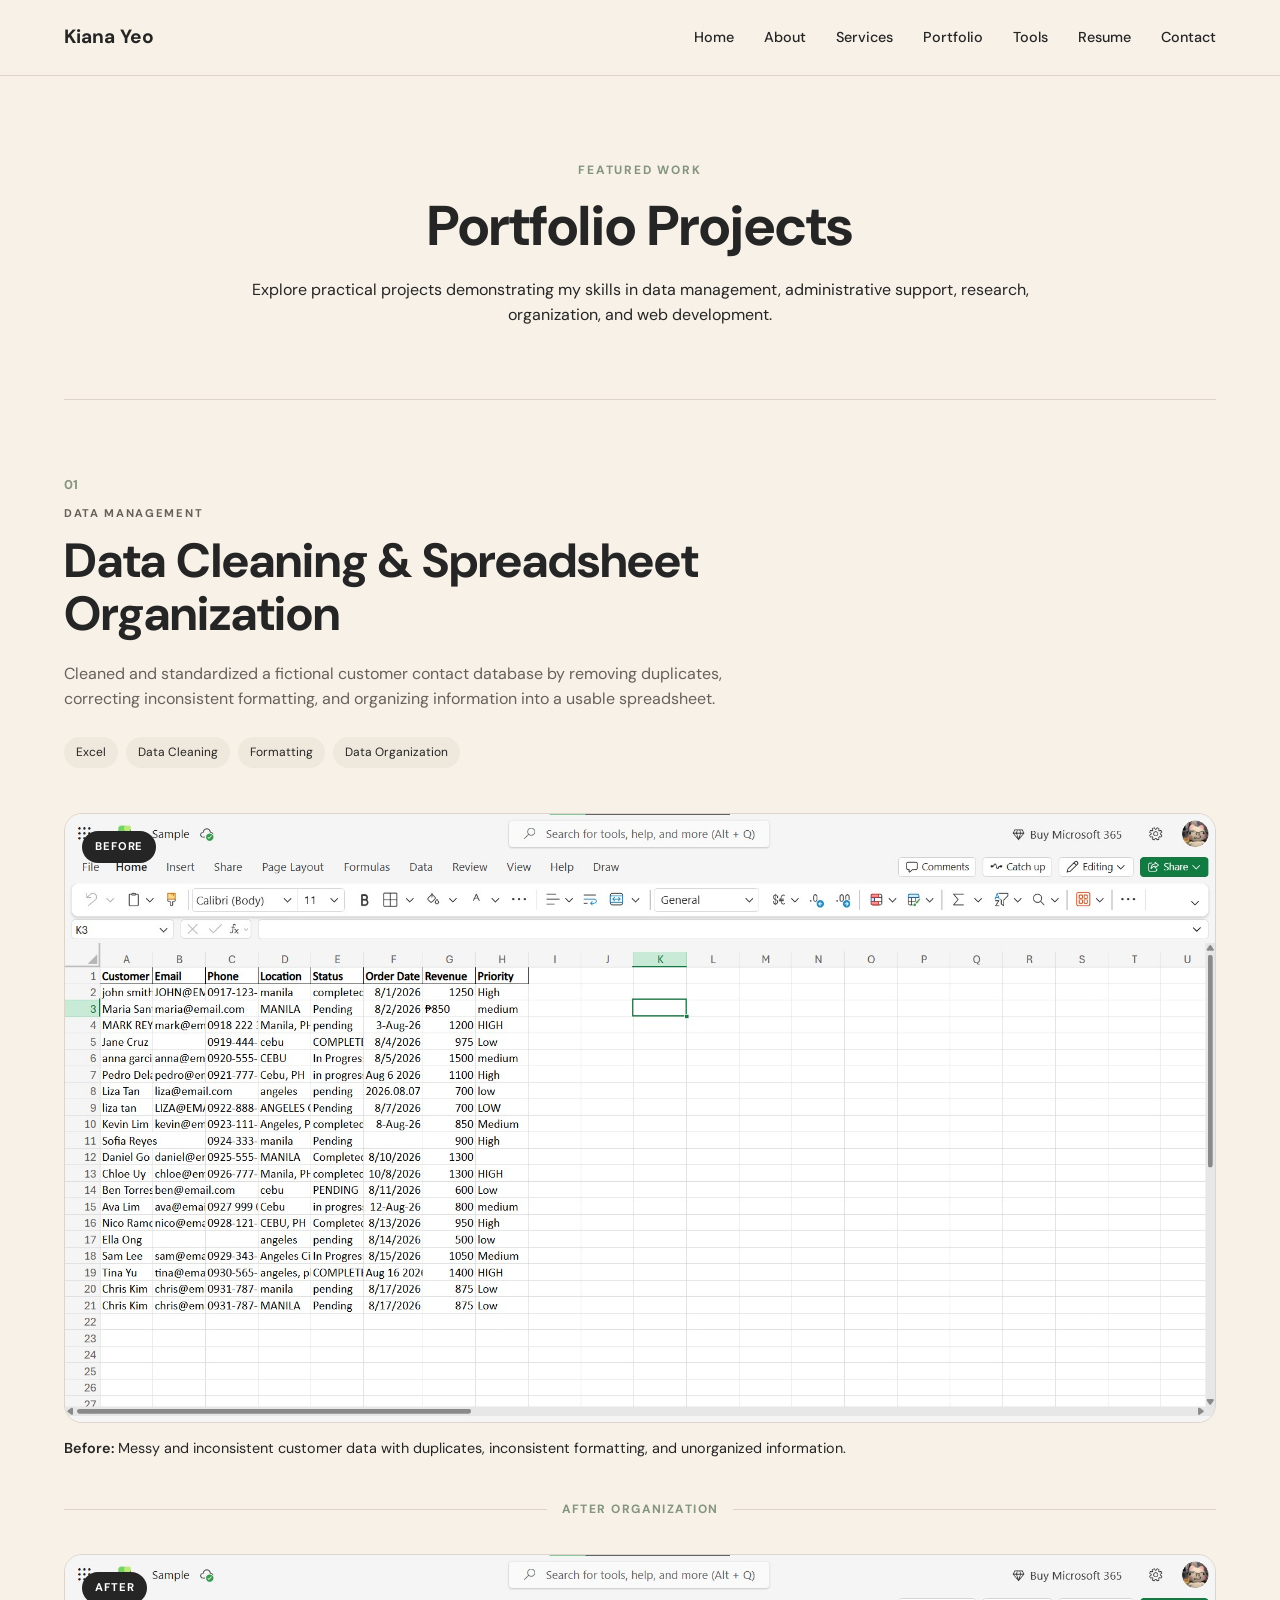
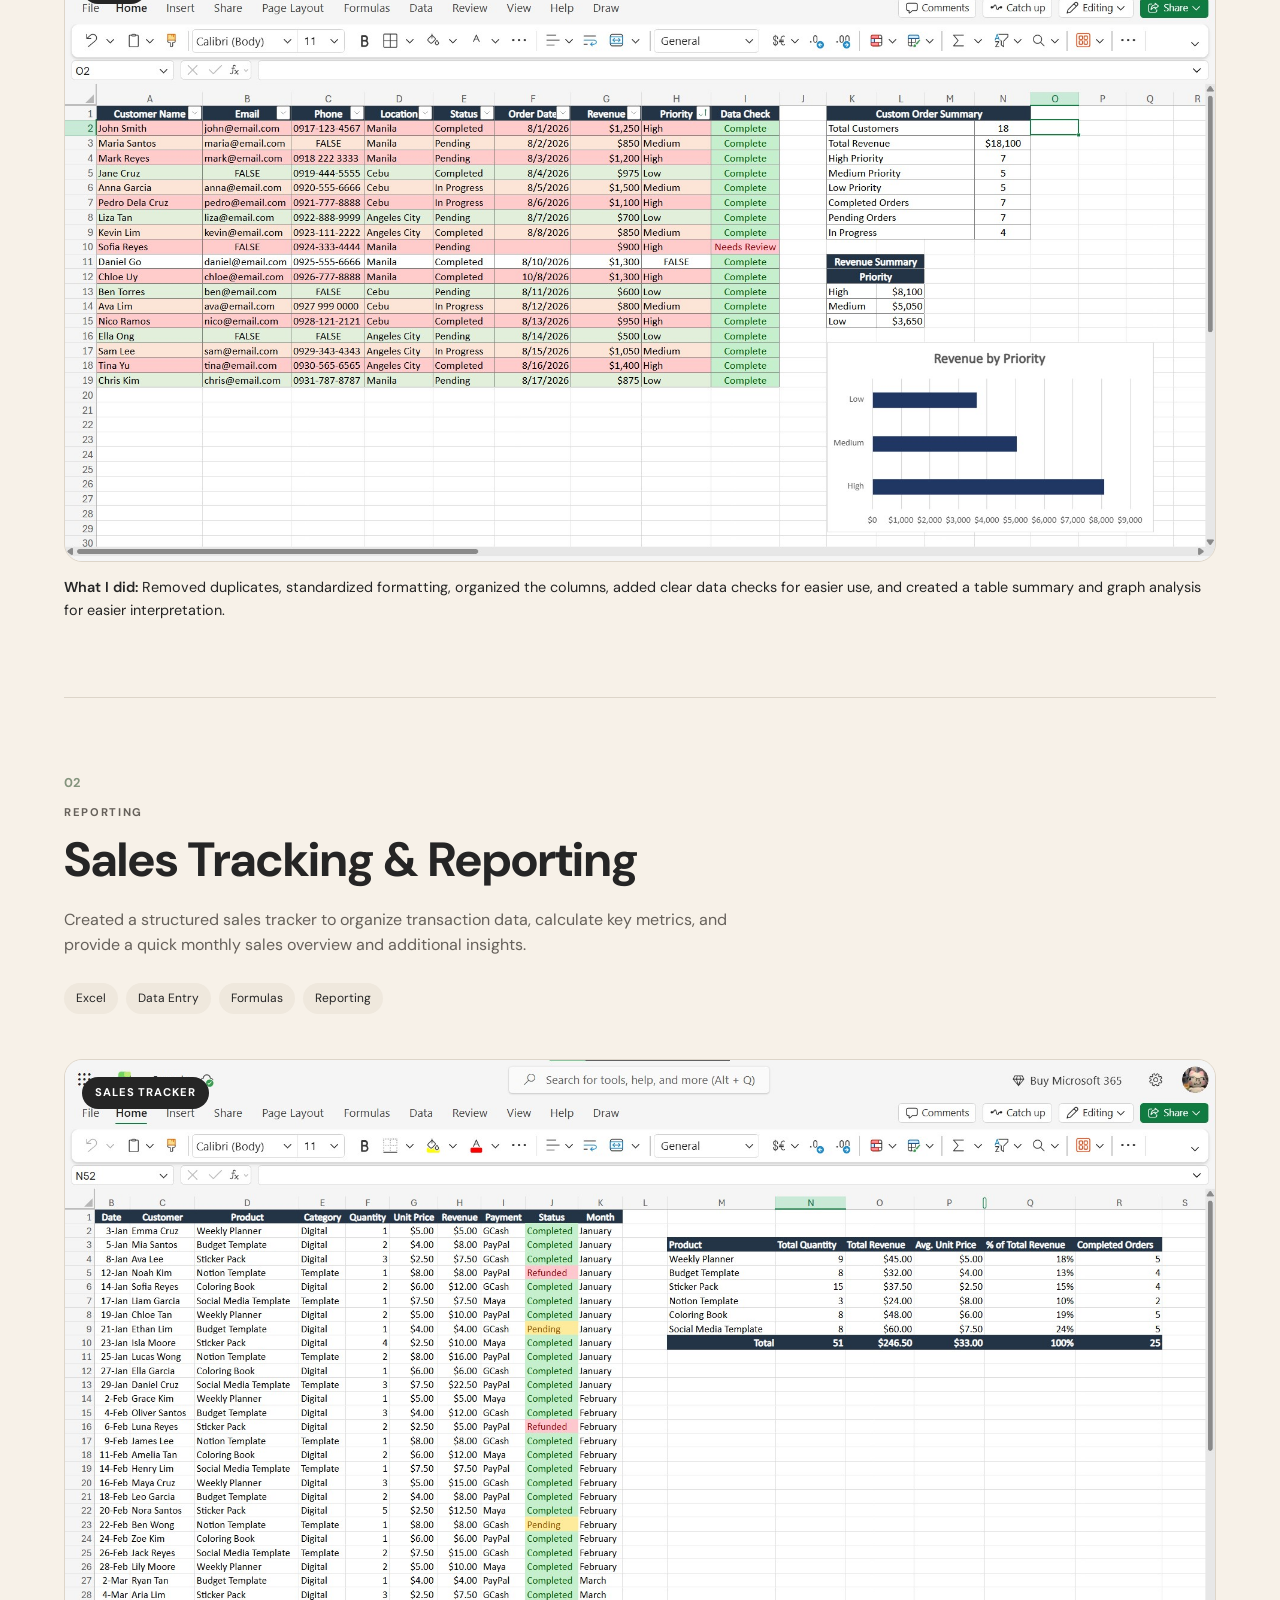
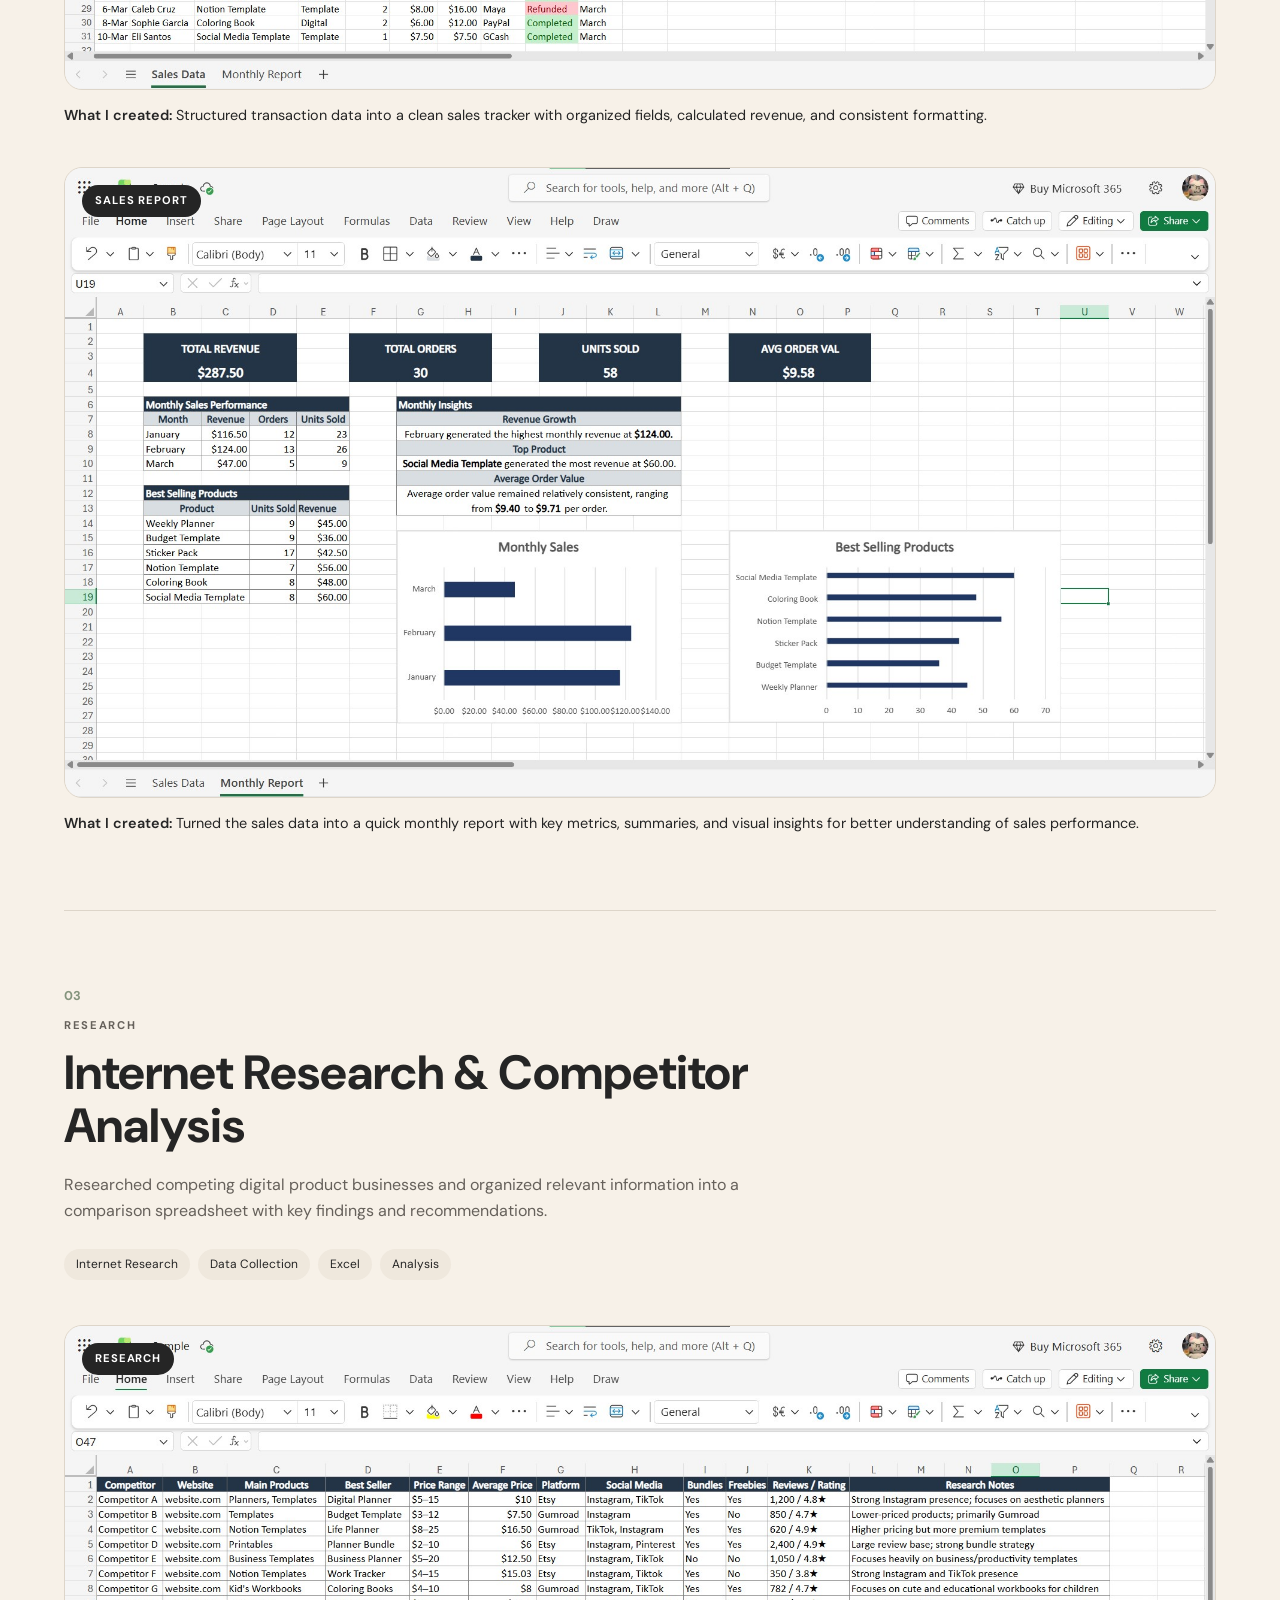
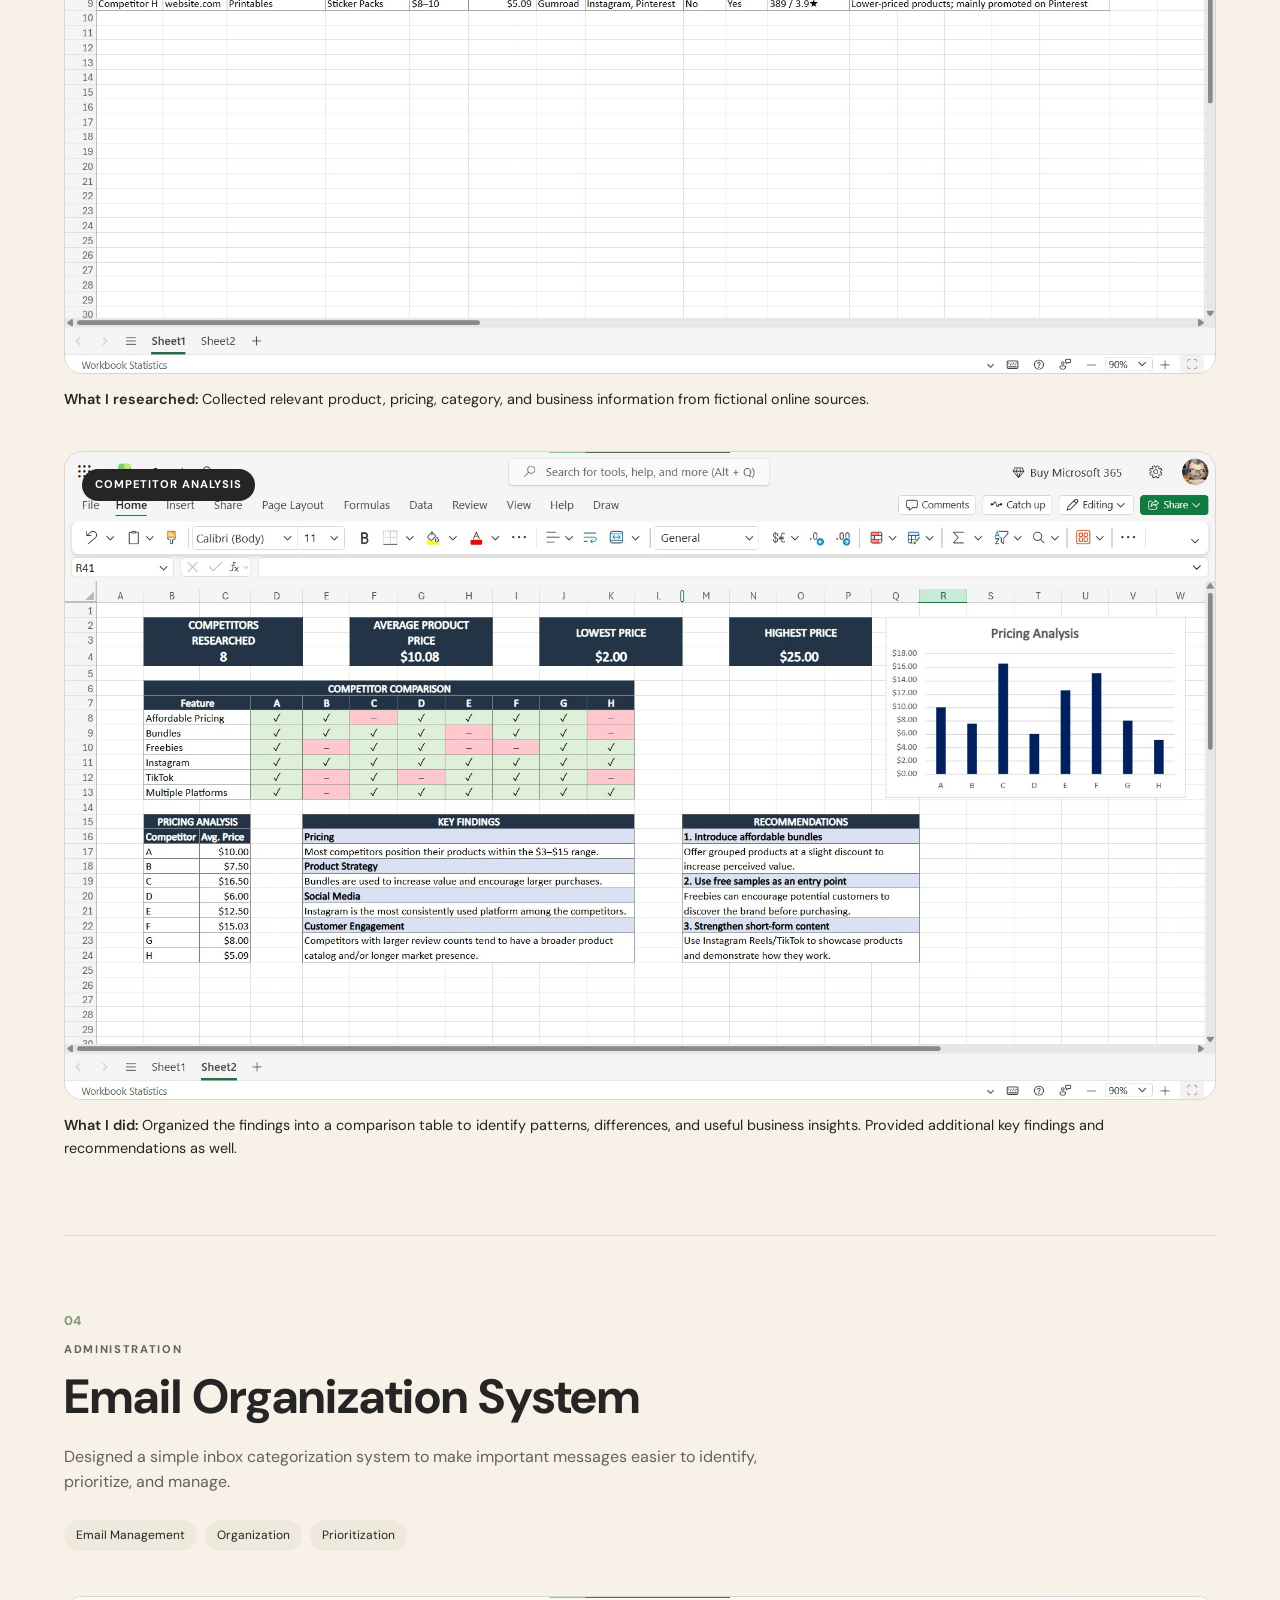
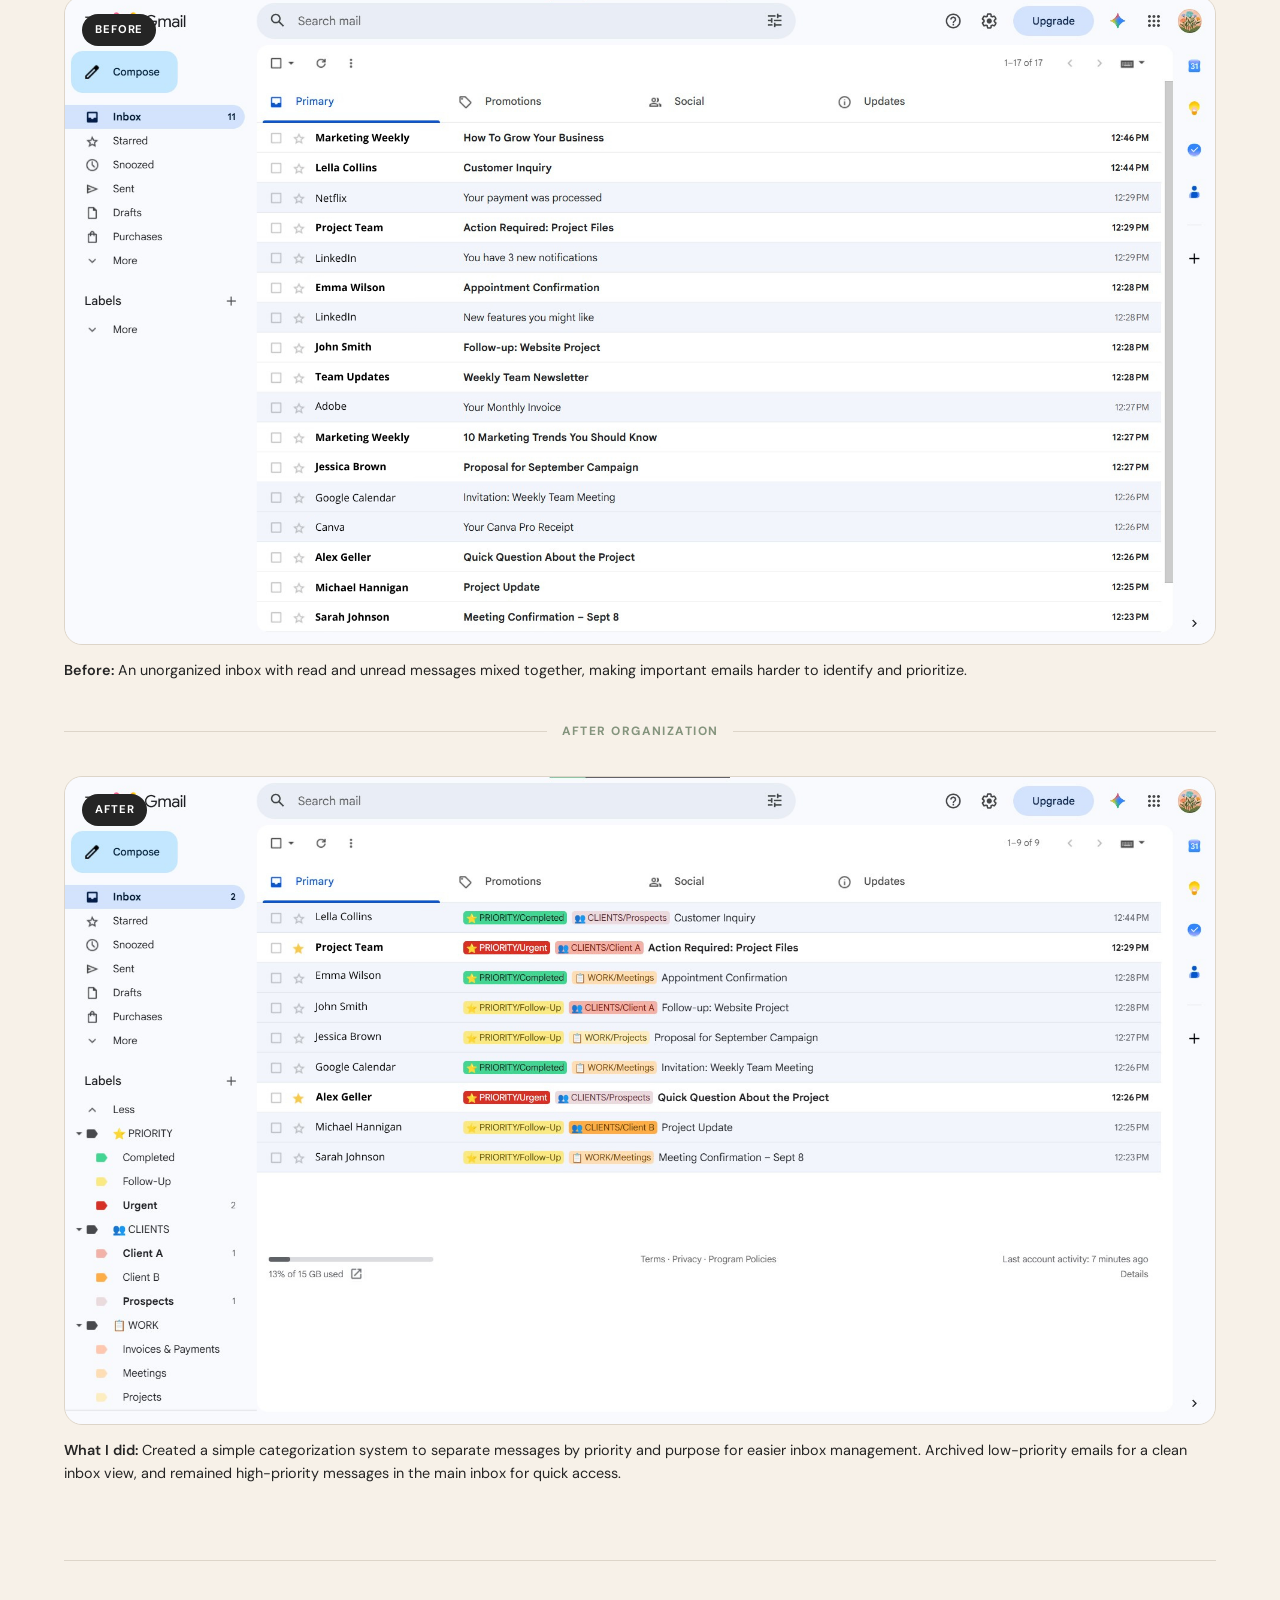
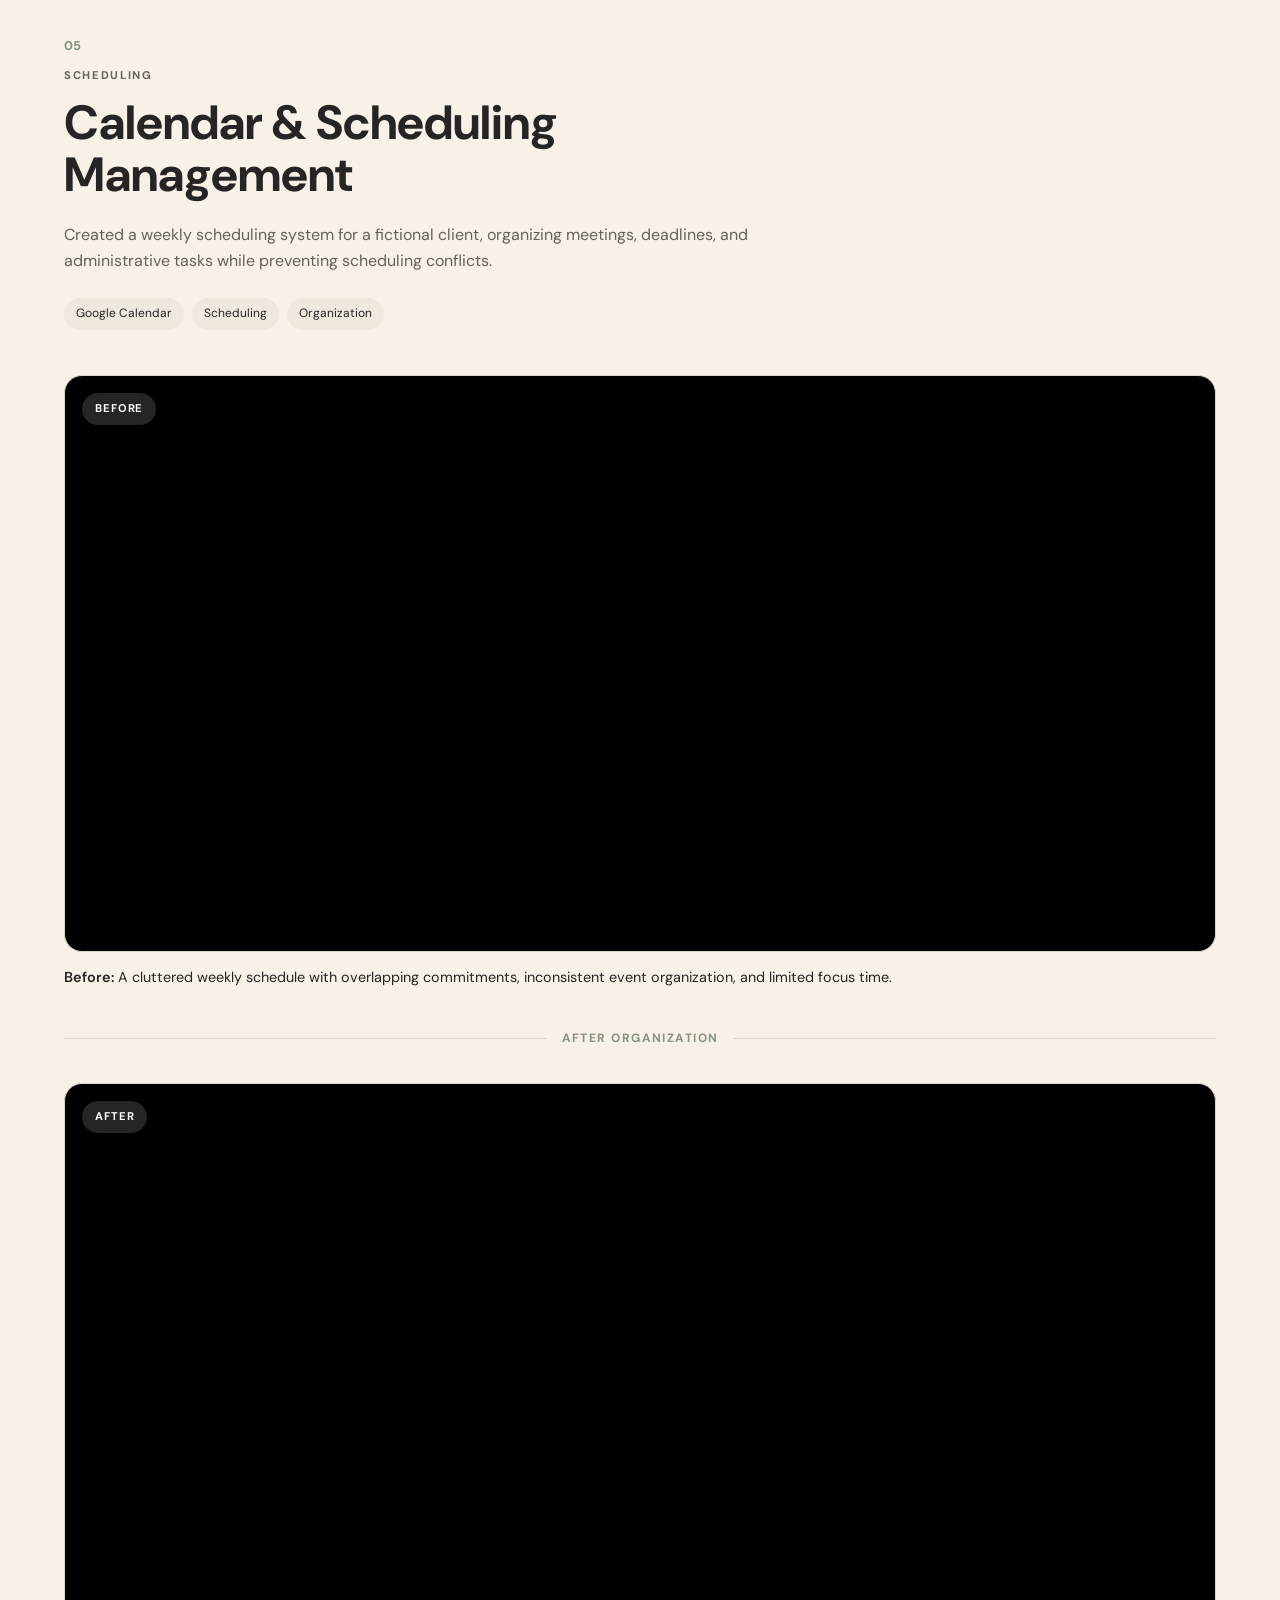
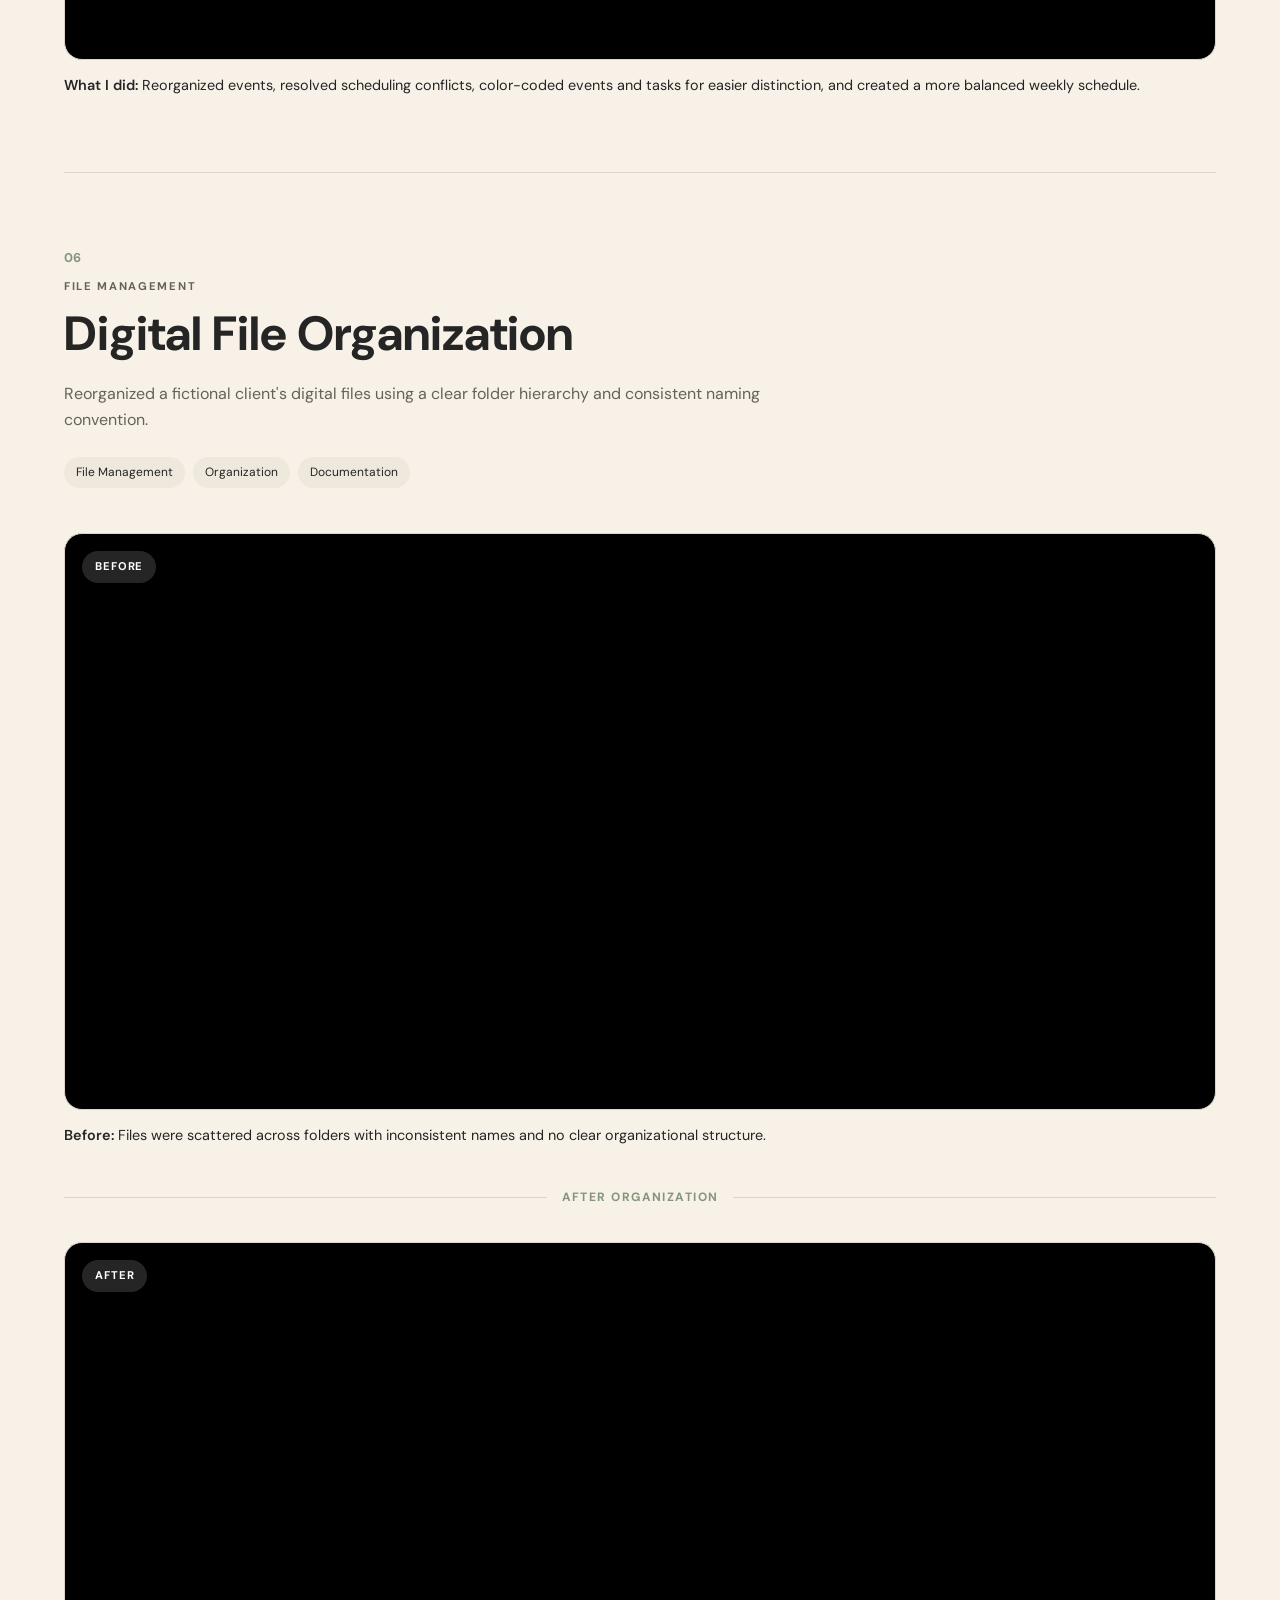
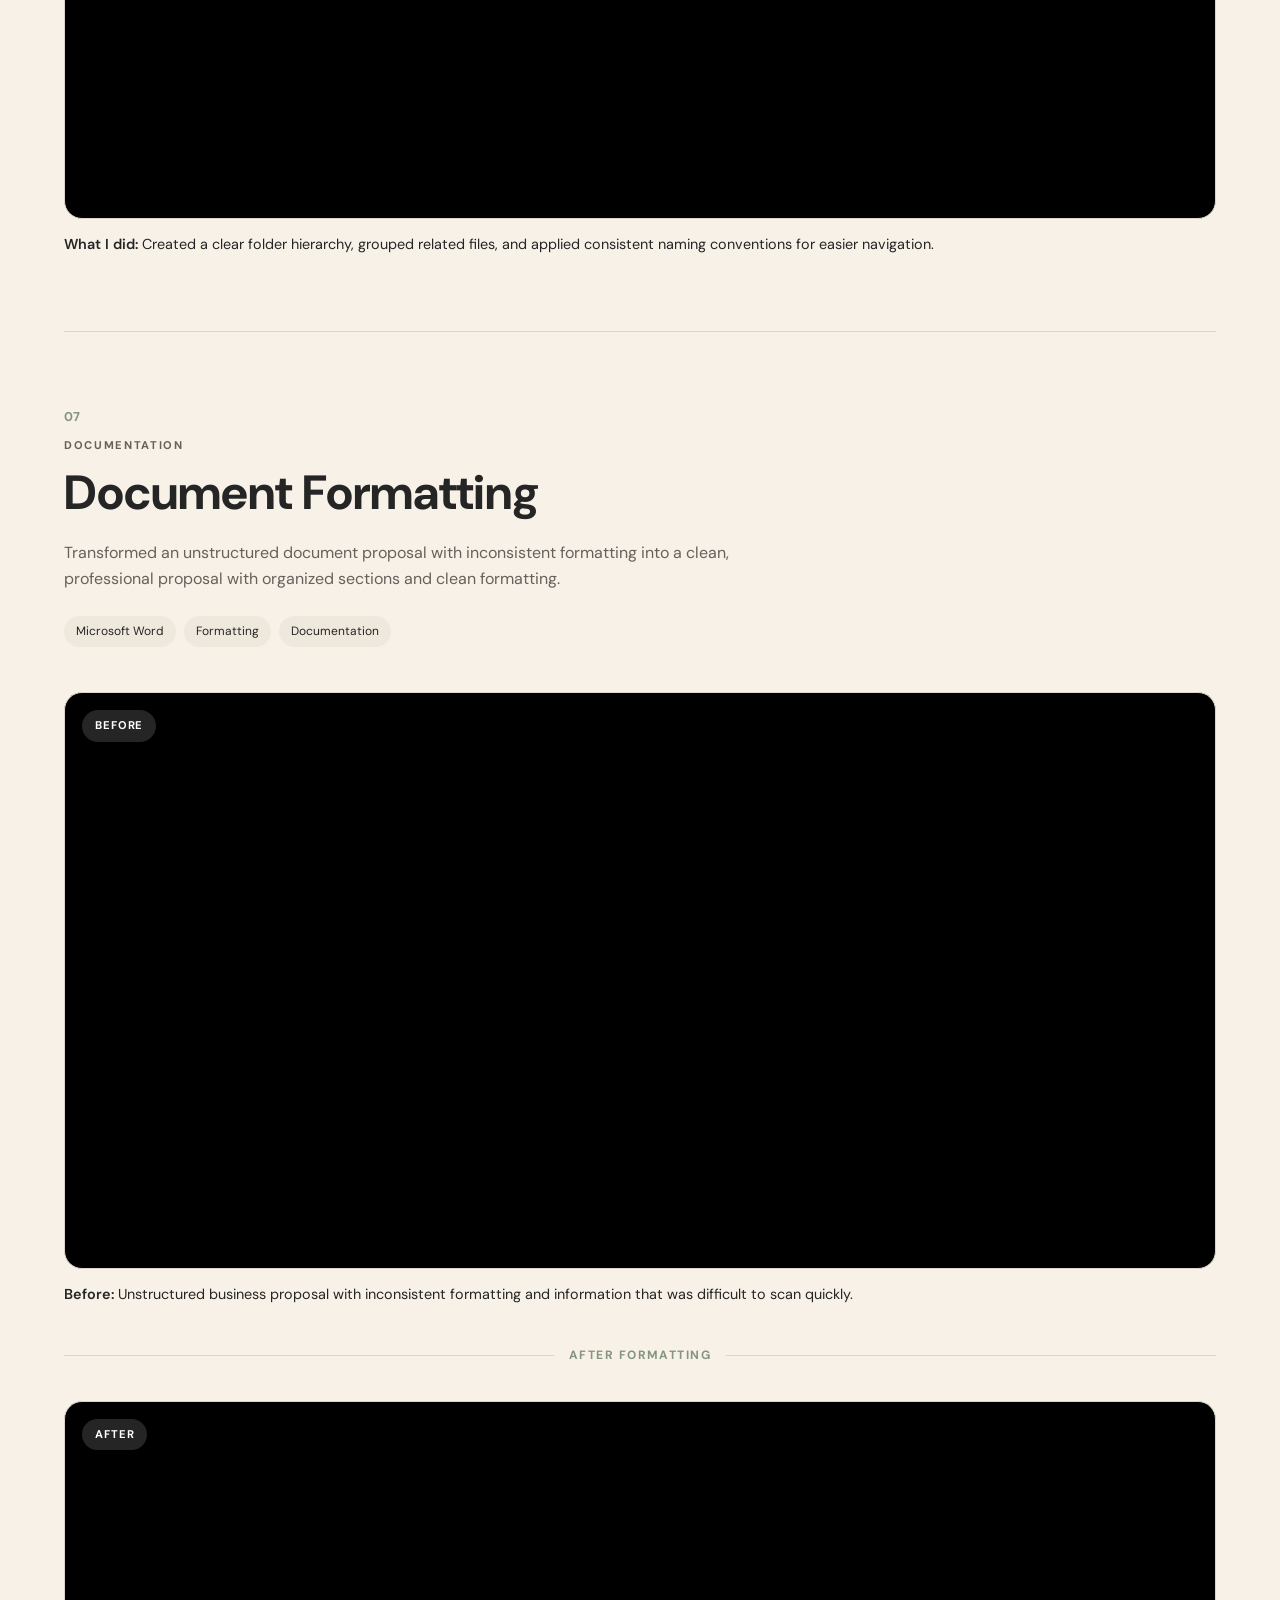
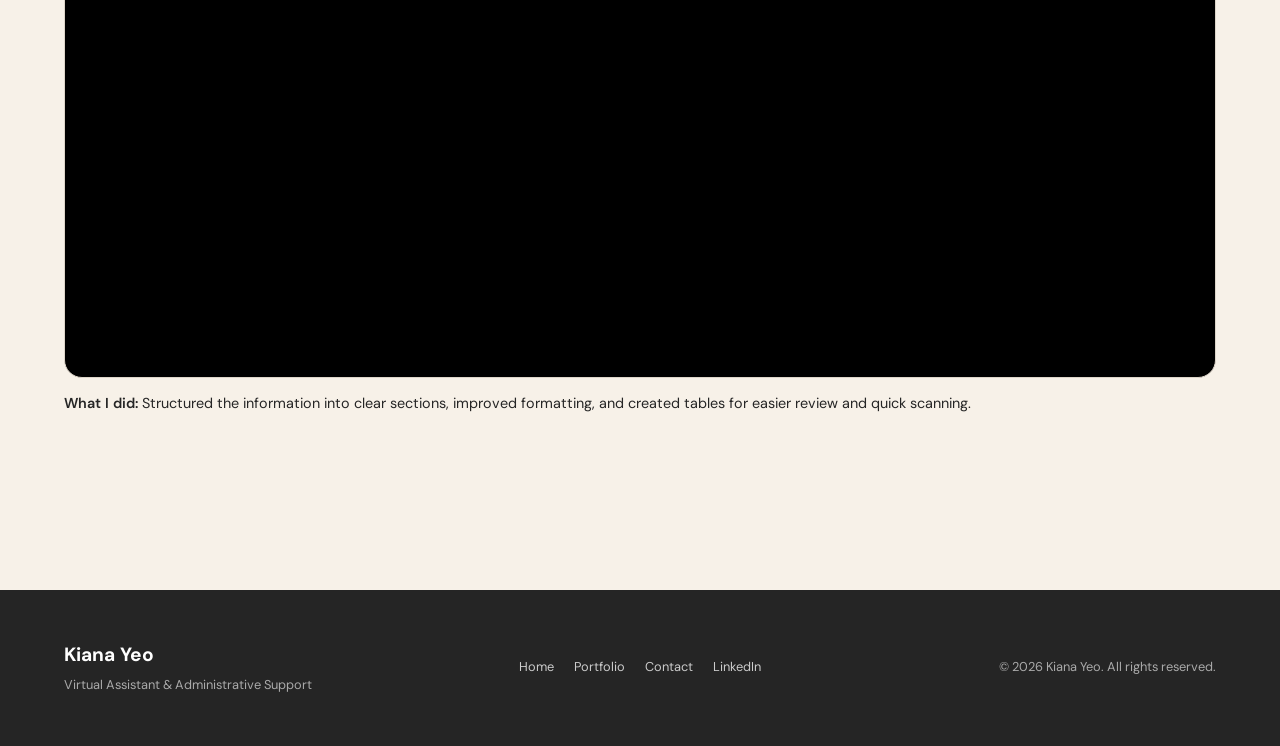
==== portfolio.html @ 58888cec "Update website portfolio" ====
<!DOCTYPE html>
<html lang="en">

<head>
    <meta charset="UTF-8">
    <meta name="viewport" content="width=device-width, initial-scale=1.0">

    <title>Kiana Yeo | Portfolio</title>

    <link rel="preconnect" href="https://fonts.googleapis.com">
    <link rel="preconnect" href="https://fonts.gstatic.com" crossorigin>

    <link href="https://fonts.googleapis.com/css2?family=DM+Sans:wght@400;500;600;700&display=swap" rel="stylesheet">

    <link rel="icon" type="image/png" href="images/site-icon.png">

    <!-- CSS -->
    <link rel="stylesheet" href="style.css">

    <!-- SEO -->
    <meta name="description" content="My website portfolio showcasing my projects and skills.">

    <!-- Open Graph / LinkedIn Preview -->
    <meta property="og:title" content="Kiana Yeo | Portfolio">
    <meta property="og:description"
        content="Kiana Yeo's portfolio showcasing virtual assistance, data management, research, administrative support, and web development projects.">
    <meta property="og:type" content="website">
    <meta property="og:url" content="https://kiabytes.github.io/kiana-yeo-portfolio/">
    <meta property="og:image" content="https://kiabytes.github.io/kiana-yeo-portfolio/images/portfolio-preview.jpg">

</head>

<body>

    <header class="header">
        <div class="container nav-container">

            <a href="index.html#home" class="logo">
                Kiana Yeo
            </a>

            <nav class="nav-links" aria-label="Main navigation">
                <a href="index.html#home">Home</a>
                <a href="index.html#about">About</a>
                <a href="index.html#services">Services</a>
                <a href="portfolio.html" class="active">Portfolio</a>
                <a href="index.html#tools">Tools</a>
                <a href="index.html#resume">Resume</a>
                <a href="index.html#contact">Contact</a>
            </nav>

            <button class="menu-toggle" type="button" aria-label="Open navigation menu" aria-expanded="false">
                <span></span>
                <span></span>
                <span></span>
            </button>

        </div>
    </header>

    <main>
        <!-- =====================================================
             PORTFOLIO
        ====================================================== -->


    <section id="portfolio" class="portfolio section">

        <div class="container">

            <div class="section-heading">

                <p class="eyebrow">
                    FEATURED WORK
                </p>

                <div class="section-title">
                    Portfolio Projects
                </div>

                <p>
                    Explore practical projects demonstrating my skills in
                    data management, administrative support, research,
                    organization, and web development.
                </p>
            <br>
            </div>


            <!-- =================================================
                     PROJECT 1 — DATA CLEANING
                ================================================== -->

            <article class="project">

                <div class="project-info">

                    <span class="project-number">
                        01
                    </span>

                    <p class="project-category">
                        DATA MANAGEMENT
                    </p>

                    <h3>
                        Data Cleaning & Spreadsheet Organization
                    </h3>

                    <p>
                        Cleaned and standardized a fictional
                        customer contact database by removing
                        duplicates, correcting inconsistent
                        formatting, and organizing information
                        into a usable spreadsheet.
                    </p>

                    <div class="project-tags">

                        <span>Excel</span>
                        <span>Data Cleaning</span>
                        <span>Formatting</span>
                        <span>Data Organization</span>

                    </div>

                </div>


                <div class="project-visual">

                    <!-- BEFORE -->

                    <div class="showcase-item">

                        <span class="showcase-label">
                            BEFORE
                        </span>

                        <img src="images/data-cleaning-before.jpg"
                            alt="Before screenshot of the unorganized customer database">

                        <p class="showcase-caption">
                            <strong>Before:</strong>
                            Messy and inconsistent customer data with
                            duplicates, inconsistent formatting, and
                            unorganized information.
                        </p>

                    </div>


                    <div class="showcase-divider">
                        <span>After Organization</span>
                    </div>


                    <!-- AFTER -->

                    <div class="showcase-item">

                        <span class="showcase-label">
                            AFTER
                        </span>

                        <img src="images/data-cleaning-after.jpg"
                            alt="After screenshot of the cleaned and organized customer database">

                        <p class="showcase-caption">
                            <strong>What I did:</strong>
                            Removed duplicates, standardized formatting,
                            organized the columns, added clear
                            data checks for easier use, and created
                            a table summary and graph analysis for
                            easier interpretation.
                        </p>

                    </div>

                </div>

            </article>


            <!-- =================================================
                     PROJECT 2 — SALES TRACKING
                ================================================== -->

            <article class="project project-reverse">

                <div class="project-info">

                    <span class="project-number">
                        02
                    </span>

                    <p class="project-category">
                        REPORTING
                    </p>

                    <h3>
                        Sales Tracking & Reporting
                    </h3>

                    <p>
                        Created a structured sales tracker to
                        organize transaction data, calculate
                        key metrics, and provide a quick
                        monthly sales overview and additional
                        insights.
                    </p>

                    <div class="project-tags">

                        <span>Excel</span>
                        <span>Data Entry</span>
                        <span>Formulas</span>
                        <span>Reporting</span>

                    </div>

                </div>


                <div class="project-visual image-showcase">

                    <!-- SALES TRACKER -->

                    <div class="showcase-item">

                        <span class="showcase-label">
                            SALES TRACKER
                        </span>

                        <img src="images/sales-tracker-sample.jpg"
                            alt="Sales tracker spreadsheet showing organized transaction data">

                        <p class="showcase-caption">
                            <strong>What I created:</strong>
                            Structured transaction data into a clean
                            sales tracker with organized fields,
                            calculated revenue, and consistent formatting.
                        </p>

                    </div>


                    <!-- SALES REPORT -->

                    <div class="showcase-item">

                        <span class="showcase-label">
                            SALES REPORT
                        </span>

                        <img src="images/sales-report-sample.jpg"
                            alt="Sales report showing monthly sales metrics and analysis">

                        <p class="showcase-caption">
                            <strong>What I created:</strong>
                            Turned the sales data into a quick monthly
                            report with key metrics, summaries, and
                            visual insights for better understanding of
                            sales performance.
                        </p>

                    </div>

                </div>

            </article>


            <!-- =================================================
                     PROJECT 3 — RESEARCH
                ================================================== -->

            <article class="project">

                <div class="project-info">

                    <span class="project-number">
                        03
                    </span>

                    <p class="project-category">
                        RESEARCH
                    </p>

                    <h3>
                        Internet Research & Competitor Analysis
                    </h3>

                    <p>
                        Researched competing digital product
                        businesses and organized relevant
                        information into a comparison
                        spreadsheet with key findings and
                        recommendations.
                    </p>

                    <div class="project-tags">

                        <span>Internet Research</span>
                        <span>Data Collection</span>
                        <span>Excel</span>
                        <span>Analysis</span>

                    </div>

                </div>


                <div class="project-visual image-showcase">

                    <!-- RESEARCH -->

                    <div class="showcase-item">

                        <span class="showcase-label">
                            RESEARCH
                        </span>

                        <img src="images/internet-research-sample.jpg" alt="Internet research spreadsheet">

                        <p class="showcase-caption">
                            <strong>What I researched:</strong>
                            Collected relevant product, pricing,
                            category, and business information from
                            fictional online sources.
                        </p>

                    </div>


                    <!-- COMPETITOR ANALYSIS -->

                    <div class="showcase-item">

                        <span class="showcase-label">
                            COMPETITOR ANALYSIS
                        </span>

                        <img src="images/competitor-analysis-sample.jpg" alt="Competitor analysis spreadsheet">

                        <p class="showcase-caption">
                            <strong>What I did:</strong>
                            Organized the findings into a comparison
                            table to identify patterns, differences,
                            and useful business insights. Provided additional
                            key findings and recommendations as well.
                        </p>

                    </div>

                </div>

            </article>


            <!-- =================================================
                     PROJECT 4 — EMAIL ORGANIZATION
                ================================================== -->

            <article class="project project-reverse">

                <div class="project-info">

                    <span class="project-number">
                        04
                    </span>

                    <p class="project-category">
                        ADMINISTRATION
                    </p>

                    <h3>
                        Email Organization System
                    </h3>

                    <p>
                        Designed a simple inbox categorization
                        system to make important messages easier
                        to identify, prioritize, and manage.
                    </p>

                    <div class="project-tags">

                        <span>Email Management</span>
                        <span>Organization</span>
                        <span>Prioritization</span>

                    </div>

                </div>


                <div class="project-visual">

                    <!-- BEFORE -->

                    <div class="showcase-item">

                        <span class="showcase-label">
                            BEFORE
                        </span>

                        <img src="images/email-system-before.png" alt="Before screenshot of an unorganized email inbox">

                        <p class="showcase-caption">
                            <strong>Before:</strong>
                            An unorganized inbox with read and unread
                            messages mixed together, making important
                            emails harder to identify and prioritize.
                        </p>

                    </div>


                    <div class="showcase-divider">
                        <span>After Organization</span>
                    </div>


                    <!-- AFTER -->

                    <div class="showcase-item">

                        <span class="showcase-label">
                            AFTER
                        </span>

                        <img src="images/email-system-after.png" alt="After screenshot of an organized email inbox">

                        <p class="showcase-caption">
                            <strong>What I did:</strong>
                            Created a simple categorization system
                            to separate messages by priority and
                            purpose for easier inbox management.
                            Archived low-priority emails for a clean inbox view,
                            and remained high-priority messages in the main inbox for quick access.
                        </p>

                    </div>

                </div>

            </article>


            <!-- =================================================
                     PROJECT 5 — CALENDAR
                ================================================== -->

            <article class="project">

                <div class="project-info">

                    <span class="project-number">
                        05
                    </span>

                    <p class="project-category">
                        SCHEDULING
                    </p>

                    <h3>
                        Calendar & Scheduling Management
                    </h3>

                    <p>
                        Created a weekly scheduling system for
                        a fictional client, organizing meetings,
                        deadlines, and administrative tasks while
                        preventing scheduling conflicts.
                    </p>

                    <div class="project-tags">

                        <span>Google Calendar</span>
                        <span>Scheduling</span>
                        <span>Organization</span>

                    </div>

                </div>


                <div class="project-visual">

                    <!-- BEFORE -->

                    <div class="showcase-item">

                        <span class="showcase-label">
                            BEFORE
                        </span>

                        <video src="videos/before-calendar-sample.mp4" autoplay muted loop playsinline>
                        </video>

                        <p class="showcase-caption">
                            <strong>Before:</strong>
                            A cluttered weekly schedule with overlapping
                            commitments, inconsistent event organization,
                            and limited focus time.
                        </p>

                    </div>


                    <div class="showcase-divider">
                        <span>After Organization</span>
                    </div>


                    <!-- AFTER -->

                    <div class="showcase-item">

                        <span class="showcase-label">
                            AFTER
                        </span>

                        <video src="videos/after-calendar-sample.mp4" autoplay muted loop playsinline>
                        </video>

                        <p class="showcase-caption">
                            <strong>What I did:</strong>
                            Reorganized events, resolved scheduling
                            conflicts, color-coded events and tasks for
                            easier distinction, and created a more balanced
                            weekly schedule.
                        </p>

                    </div>

                </div>

            </article>


            <!-- =================================================
                     PROJECT 6 — FILE MANAGEMENT
                ================================================== -->

            <article class="project project-reverse">

                <div class="project-info">

                    <span class="project-number">
                        06
                    </span>

                    <p class="project-category">
                        FILE MANAGEMENT
                    </p>

                    <h3>
                        Digital File Organization
                    </h3>

                    <p>
                        Reorganized a fictional client's digital
                        files using a clear folder hierarchy and
                        consistent naming convention.
                    </p>

                    <div class="project-tags">

                        <span>File Management</span>
                        <span>Organization</span>
                        <span>Documentation</span>

                    </div>

                </div>


                <div class="project-visual">

                    <!-- BEFORE -->

                    <div class="showcase-item">

                        <span class="showcase-label">
                            BEFORE
                        </span>

                        <video src="videos/before-file-organization-sample.mp4" autoplay muted loop playsinline>
                        </video>

                        <p class="showcase-caption">
                            <strong>Before:</strong>
                            Files were scattered across folders with
                            inconsistent names and no clear organizational
                            structure.
                        </p>

                    </div>


                    <div class="showcase-divider">
                        <span>After Organization</span>
                    </div>


                    <!-- AFTER -->

                    <div class="showcase-item">

                        <span class="showcase-label">
                            AFTER
                        </span>

                        <video src="videos/after-file-organization-sample.mp4" autoplay muted loop playsinline>
                        </video>

                        <p class="showcase-caption">
                            <strong>What I did:</strong>
                            Created a clear folder hierarchy, grouped
                            related files, and applied consistent
                            naming conventions for easier navigation.
                        </p>

                    </div>

                </div>

            </article>


            <!-- =================================================
                     PROJECT 7 — DOCUMENT FORMATTING
                ================================================== -->

            <article class="project">

                <div class="project-info">

                    <span class="project-number">
                        07
                    </span>

                    <p class="project-category">
                        DOCUMENTATION
                    </p>

                    <h3>
                        Document Formatting
                    </h3>

                    <p>
                        Transformed an unstructured document
                        proposal with inconsistent formatting
                        into a clean, professional proposal
                        with organized sections and clean formatting.
                    </p>

                    <div class="project-tags">

                        <span>Microsoft Word</span>
                        <span>Formatting</span>
                        <span>Documentation</span>

                    </div>

                </div>


                <div class="project-visual">

                    <!-- BEFORE -->

                    <div class="showcase-item">

                        <span class="showcase-label">
                            BEFORE
                        </span>

                        <video src="videos/before-document-proposal-sample.mp4" autoplay muted loop playsinline>
                        </video>

                        <p class="showcase-caption">
                            <strong>Before:</strong>
                            Unstructured business proposal with inconsistent
                            formatting and information that was difficult
                            to scan quickly.
                        </p>

                    </div>


                    <div class="showcase-divider">
                        <span>After Formatting</span>
                    </div>


                    <!-- AFTER -->

                    <div class="showcase-item">

                        <span class="showcase-label">
                            AFTER
                        </span>

                        <video src="videos/after-document-proposal-sample.mp4" autoplay muted loop playsinline>
                        </video>

                        <p class="showcase-caption">
                            <strong>What I did:</strong>
                            Structured the information into clear
                            sections, improved formatting, and created
                            tables for easier review and quick scanning.
                        </p>

                    </div>

                </div>

            </article>

        </div>

    </section>

    </main>

    <!-- =====================================================
         FOOTER
    ====================================================== -->

    <footer class="footer">

        <div class="container footer-container">

            <div>

                <a href="index.html#home" class="logo">
                    Kiana Yeo
                </a>

                <p>
                    Virtual Assistant & Administrative Support
                </p>

            </div>


            <div class="footer-links">

                <a href="index.html#home">Home</a>
                <a href="portfolio.html">Portfolio</a>
                <a href="index.html#contact">Contact</a>
                <a href="https://www.linkedin.com/in/kiana-yeo-a84070275/" target="_blank" rel="noopener noreferrer">
                    LinkedIn
                </a>

            </div>


            <p class="copyright">
                © 2026 Kiana Yeo. All rights reserved.
            </p>

        </div>

    </footer>

    <script>
        const menuToggle = document.querySelector(".menu-toggle");
        const navLinks = document.querySelector(".nav-links");

        if (menuToggle && navLinks) {
            menuToggle.addEventListener("click", () => {
                const isOpen = navLinks.classList.toggle("open");
                menuToggle.setAttribute("aria-expanded", isOpen);
            });

            navLinks.querySelectorAll("a").forEach(link => {
                link.addEventListener("click", () => {
                    navLinks.classList.remove("open");
                    menuToggle.setAttribute("aria-expanded", "false");
                });
            });
        }
    </script>

</body>

</html>
---- style.css ----
/* =========================================================
   RESET
========================================================= */

* {
    margin: 0;
    padding: 0;
    box-sizing: border-box;
}

html {
    scroll-behavior: smooth;
}

body {
    font-family: "DM Sans", sans-serif;
    line-height: 1.6;
    background: #F7F1E8;
    color: #252525;
}

.about-content p {
    text-align: justify;
}

img {
    max-width: 100%;
    display: block;
}

a {
    color: inherit;
    text-decoration: none;
}

button,
input,
textarea {
    font: inherit;
}


/* =========================================================
   VARIABLES
========================================================= */

:root {

    /* ==============================
       COLORS
    ============================== */

    --background: #F7F1E8;
    --background-light: #EFE8DD; 

    --text: #252525;
    --text-light: #66615B;

    --accent: #A6B59F;
    --accent-dark: #84947D;

    --white: #FFFFFF;
    --border: #DDD5C9;


    /* ==============================
       BORDER RADIUS
    ============================== */

    --radius-small: 10px;
    --radius-medium: 18px;
    --radius-large: 28px;


    /* ==============================
       LAYOUT
    ============================== */

    --max-width: 1200px;

}


/* =========================================================
   GENERAL
========================================================= */

.container {
    width: min(90%, var(--max-width));
    margin: 0 auto;
}

.section {
    padding: 120px 0;
}

.section-light {
    background: var(--background-light);
}

.section-heading {
    max-width: 700px;
    margin-bottom: 60px;
}

.section-heading h2 {
    font-size: clamp(2rem, 4vw, 3rem);
    line-height: 1.15;
    margin-bottom: 20px;
}

.section-heading > p:last-child {
    color: var(--text-light);
}

.eyebrow {
    font-size: 0.75rem;
    font-weight: 700;
    letter-spacing: 0.15em;
    color: var(--accent-dark);
    margin-bottom: 15px;
}


/* =========================================================
   NAVIGATION
========================================================= */

.navbar {
    position: sticky;
    top: 0;
    z-index: 1000;

    background: rgba(248, 247, 244, 0.95);
    border-bottom: 1px solid var(--border);

    backdrop-filter: blur(10px);
}

.nav-container {
    min-height: 75px;

    display: flex;
    align-items: center;
    justify-content: space-between;
}

.logo {
    font-size: 1.2rem;
    font-weight: 700;
}

.nav-links {
    display: flex;
    align-items: center;
    gap: 30px;
}

.nav-links a {
    font-size: 0.9rem;
    font-weight: 500;

    transition: color 0.2s ease;
}

.nav-links a:hover {
    color: var(--accent-dark);
}

.menu-button {
    display: none;

    border: none;
    background: none;

    font-size: 1.5rem;
    cursor: pointer;
}


/* =========================================================
   BUTTONS
========================================================= */

.button {
    display: inline-flex;
    align-items: center;
    justify-content: center;

    padding: 13px 24px;

    border-radius: 999px;

    font-size: 0.9rem;
    font-weight: 600;

    border: 1px solid transparent;

    transition:
        transform 0.2s ease,
        background 0.2s ease;
}

.button:hover {
    transform: translateY(-2px);
}

.button-primary {
    background: var(--text);
    color: var(--white);
}

.button-primary:hover {
    background: var(--accent-dark);
}

.button-secondary {
    background: transparent;
    border-color: var(--border);
}

.button-secondary:hover {
    background: var(--white);
}


/* =========================================================
   HERO
========================================================= */

.hero {
    min-height: 85vh;

    display: flex;
    align-items: center;

    padding: 100px 0;
}

.hero-container {
    display: grid;
    grid-template-columns: 1.2fr 0.8fr;
    gap: 80px;

    align-items: center;
}

.hero-content {
    max-width: 700px;
}

.hero h1 {
    font-size: clamp(3rem, 7vw, 5.5rem);
    line-height: 0.95;

    margin-bottom: 20px;
}

.hero h2 {
    font-size: clamp(1.4rem, 3vw, 2.2rem);
    font-weight: 500;

    line-height: 1.2;

    margin-bottom: 25px;
}

.hero h2 span {
    color: var(--accent-dark);
}

.hero-description {
    max-width: 620px;

    font-size: 1.1rem;
    color: var(--text-light);

    margin-bottom: 35px;
}

.hero-buttons {
    display: flex;
    flex-wrap: wrap;
    gap: 12px;

    margin-bottom: 25px;
}

.availability {
    font-size: 0.85rem;
    color: var(--text-light);
}


/* =========================================================
   HERO AVATAR
========================================================= */

.hero-avatar {
    display: flex;
    align-items: center;
    justify-content: center;
}

.hero-avatar img {
    width: min(350px, 100%);
    height: auto;
    display: block;
}


/* =========================================================
   CAPABILITIES
========================================================= */

.capabilities {
    padding: 100px 0;
    background: var(--text);
    color: var(--white);
}

.capabilities .eyebrow {
    color: var(--accent);
}

.capabilities .section-heading {
    max-width: 750px;
}

.capability-grid {
    display: grid;

    grid-template-columns:
        repeat(4, 1fr);

    gap: 20px;
}

.capability-card {
    padding: 30px;

    border: 1px solid rgba(255, 255, 255, 0.15);
    border-radius: var(--radius-medium);

    transition:
        transform 0.2s ease,
        background 0.2s ease;
}

.capability-card:hover {
    transform: translateY(-5px);
    background: rgba(255, 255, 255, 0.05);
}

.card-icon {
    font-size: 2rem;
    margin-bottom: 20px;
}

.capability-card h3 {
    font-size: 1.3rem;
    margin-bottom: 15px;
}

.capability-card ul {
    list-style: none;

    color: #cfcfcf;

    font-size: 0.9rem;
}

.capability-card li {
    margin-bottom: 7px;
}


/* =========================================================
   ABOUT
========================================================= */

.about-container {
    display: grid;

    grid-template-columns: 0.7fr 1.3fr;

    gap: 80px;

    align-items: center;
}

.about-content h2 {
    font-size: clamp(2rem, 4vw, 3rem);
    line-height: 1.15;

    margin-bottom: 25px;
}

.about-content > p {
    color: var(--text-light);
    margin-bottom: 15px;
}

.strengths {
    display: grid;

    grid-template-columns:
        repeat(2, 1fr);

    gap: 25px;

    margin-top: 40px;
}

.strength strong {
    display: block;
    margin-bottom: 5px;
}

.strength p {
    font-size: 0.9rem;
    color: var(--text-light);
}


/* =========================================================
   SERVICES
========================================================= */

.service-grid {
    display: grid;

    grid-template-columns:
        repeat(2, 1fr);

    gap: 25px;
}

.service-card {
    padding: 35px;

    background: var(--background);

    border: 1px solid var(--border);
    border-radius: var(--radius-medium);

    transition:
        transform 0.2s ease,
        box-shadow 0.2s ease;
}

.service-card:hover {
    transform: translateY(-5px);

    box-shadow:
        0 15px 40px rgba(0, 0, 0, 0.06);
}

.service-card h3 {
    font-size: 1.4rem;
    margin-bottom: 15px;
}

.service-card > p {
    color: var(--text-light);
    margin-bottom: 20px;
}

.service-card ul {
    list-style: none;
}

.service-card li {
    position: relative;

    padding-left: 20px;

    margin-bottom: 8px;

    font-size: 0.9rem;
}

.service-card li::before {
    content: "✓";

    position: absolute;
    left: 0;

    color: var(--accent-dark);
    font-weight: 700;
}


/* =========================================================
   PORTFOLIO
========================================================= */

.portfolio-preview h2 {
    font-size: clamp(2.8rem, 5vw, 4rem);
    line-height: 1.1;
}

.project {
    display: grid;
    grid-template-columns: 0.7fr 1.3fr;
    gap: 45px;
    align-items: center;
    padding: 80px 0;
    border-top: 1px solid var(--border);
}

.project-reverse {
    grid-template-columns: 1.2fr 0.8fr;
}

.project-reverse .project-info {
    order: 2;
}

.project-reverse .project-visual {
    order: 1;
}

.project-number {
    display: block;

    font-size: 0.8rem;
    font-weight: 700;

    color: var(--accent-dark);

    margin-bottom: 10px;
}

.project-category {
    font-size: 0.7rem;
    letter-spacing: 0.15em;
    font-weight: 700;

    color: var(--text-light);

    margin-bottom: 12px;
}

/* Portfolio page heading only */
.portfolio .section-heading {
    text-align: center;
    max-width: 800px;
    margin: 50px auto 60px;
}

.portfolio .section-title{
    font-size: clamp(2.5rem, 5vw, 3.5rem);
    font-weight: 700;
    line-height: 1.1;
    margin-bottom: 20px;
}

.project-info h3 {
    font-size: clamp(1.8rem, 3vw, 2.5rem);
    line-height: 1.15;

    margin-bottom: 20px;
}

.project-info > p:not(.project-category) {
    color: var(--text-light);
    margin-bottom: 25px;
}

.project-tags {
    display: flex;
    flex-wrap: wrap;
    gap: 8px;
}

.project-tags span {
    padding: 6px 12px;

    background: var(--background-light);

    border-radius: 999px;

    font-size: 0.75rem;
}


/* =========================================================
   PROJECT VISUALS
========================================================= */

.project {
    display: block;
    padding: 100px 0;
    border-top: 1px solid var(--border);
}

.project-reverse {
    display: block;
}

.project-info {
    max-width: 720px;
    margin-bottom: 50px;
}

.project-info h3 {
    font-size: clamp(2rem, 4vw, 3rem);
    line-height: 1.1;
    margin-bottom: 20px;
}

.project-visual {
    width: 100%;
}

.showcase-caption {
    margin: 14px 0 0;
    font-size: 0.9rem;
    line-height: 1.6;
    color: var(--text-muted);
}

.showcase-caption strong {
    color: var(--text);
    font-weight: 600;
}

/* =========================================
   FULL-WIDTH SHOWCASE
========================================= */

.showcase-item {
    position: relative;
    width: 100%;
    margin-bottom: 40px;
}

.showcase-item:last-child {
    margin-bottom: 0;
}

/* Images */
.showcase-item img {
    width: 100%;
    height: auto;
    display: block;

    border-radius: var(--radius-medium);
    border: 1px solid var(--border);

    background: var(--white);
}

/* Videos */
.showcase-item video {
    width: 100%;
    height: auto;
    display: block;

    border-radius: var(--radius-medium);
    border: 1px solid var(--border);

    background: #000;

    /* No cropping */
    object-fit: contain;
}

/* =========================================
   SHOWCASE LABEL
========================================= */

.showcase-label {
    position: absolute;
    top: 18px;
    left: 18px;
    z-index: 2;

    padding: 7px 13px;

    background: var(--text);
    color: var(--white);

    border-radius: 999px;

    font-size: 0.7rem;
    font-weight: 700;
    letter-spacing: 0.08em;
}

/* =========================================
   BETWEEN BEFORE / AFTER
========================================= */

.showcase-divider {
    display: flex;
    align-items: center;
    gap: 15px;

    margin: 35px 0;
}

.showcase-divider::before,
.showcase-divider::after {
    content: "";
    flex: 1;
    height: 1px;
    background: var(--border);
}

.showcase-divider span {
    color: var(--accent-dark);
    font-size: 0.75rem;
    font-weight: 700;
    letter-spacing: 0.12em;
    text-transform: uppercase;
}

/* =========================================
   NON BEFORE/AFTER IMAGE SHOWCASE
========================================= */

.image-showcase {
    display: flex;
    flex-direction: column;
    gap: 40px;
}

.image-showcase .showcase-item {
    margin-bottom: 0;
}

/* =========================================
   MOBILE
========================================= */

@media (max-width: 650px) {

    .project {
        padding: 70px 0;
    }

    .project-info {
        margin-bottom: 35px;
    }

    .project-info h3 {
        font-size: 2rem;
    }

    .showcase-item {
        margin-bottom: 25px;
    }

    .showcase-label {
        top: 12px;
        left: 12px;
        padding: 6px 10px;
        font-size: 0.65rem;
    }

    .showcase-divider {
        margin: 25px 0;
    }

}

/* =========================================================
   WORKFLOW
========================================================= */

.workflow-grid {
    display: flex;
    align-items: flex-start;
    gap: 15px;
}

.workflow-step {
    flex: 1;
    text-align: center;
}

.workflow-step span {
    display: inline-flex;
    width: 45px;
    height: 45px;
    align-items: center;
    justify-content: center;
    margin-bottom: 15px;
    border-radius: 50%;
    background: var(--text);
    color: var(--white);
    font-size: 0.8rem;
    font-weight: 700;
}

.workflow-step h3 {
    margin-bottom: 8px;
}

.workflow-step p {
    font-size: 0.85rem;
    color: var(--text-light);
}

.workflow-line {
    width: 30px;
    height: 1px;
    background: var(--border);
    margin-top: 22px;
}


/* =========================================================
   TOOLS
========================================================= */

.tools-grid {
    display: grid;

    grid-template-columns:
        repeat(4, 1fr);

    gap: 20px;
}

.tool-card {
    padding: 30px;

    border: 1px solid var(--border);
    border-radius: var(--radius-medium);

    background: var(--white);
}

.tool-icon {
    font-size: 1.8rem;
    margin-bottom: 15px;
}

.tool-card h3 {
    margin-bottom: 8px;
}

.tool-card p {
    color: var(--text-light);
    font-size: 0.85rem;
}

/* =========================================================
   WEB DEVELOPMENT TOOLS
========================================================= */

.tools-subheading {
    margin-top: 70px;
    margin-bottom: 35px;
}

.tools-subheading h3 {
    margin: 8px 0 10px;
}

.tools-subheading p:last-child {
    margin: 0;
}

/* =========================================================
   RESUME
========================================================= */

.resume-container {
    display: grid;

    grid-template-columns: 1fr 1fr;

    gap: 80px;

    align-items: center;
}

.resume-content h2 {
    font-size: clamp(2rem, 4vw, 3rem);

    line-height: 1.15;

    margin-bottom: 20px;
}

.resume-content > p:not(.eyebrow) {
    color: var(--text-light);

    margin-bottom: 30px;
}

.resume-paper {
    min-height: 500px;

    padding: 20px;

    display: flex;
    flex-direction: column;
    align-items: center;
    justify-content: center;

    background: var(--white);

    border: 1px solid var(--border);

    box-shadow:
        0 20px 50px rgba(0, 0, 0, 0.08);
}

.resume-paper p {
    font-weight: 700;
    margin-bottom: 10px;
}

.resume-paper span {
    color: var(--text-light);
    font-size: 0.85rem;
    text-align: center;
}


/* =========================================================
   CONTACT
========================================================= */

.contact-container {
    display: grid;

    grid-template-columns: 0.8fr 1.2fr;

    gap: 80px;
}

.contact-content h2 {
    font-size: clamp(2rem, 4vw, 3rem);

    line-height: 1.15;

    margin-bottom: 20px;
}

.contact-content > p:not(.eyebrow) {
    color: var(--text-light);

    margin-bottom: 35px;
}

.contact-details {
    display: flex;
    flex-direction: column;
    gap: 20px;
}

.contact-details span {
    display: block;

    font-size: 0.75rem;
    text-transform: uppercase;

    letter-spacing: 0.1em;

    color: var(--text-light);

    margin-bottom: 3px;
}

.contact-details a {
    font-weight: 600;
}

.contact-details a:hover {
    color: var(--accent-dark);
}

.contact-details p {
    margin: 0;
}


/* =========================================================
   FORM
========================================================= */

.contact-form {
    display: flex;
    flex-direction: column;
    gap: 20px;
}

.form-group {
    display: flex;
    flex-direction: column;
    gap: 7px;
}

.form-group label {
    font-size: 0.85rem;
    font-weight: 600;
}

.form-group input,
.form-group textarea {
    width: 100%;

    padding: 14px 16px;

    border: 1px solid var(--border);
    border-radius: var(--radius-small);

    background: var(--white);

    color: var(--text);

    outline: none;

    resize: vertical;

    transition: border 0.2s ease;
}

.form-group input:focus,
.form-group textarea:focus {
    border-color: var(--accent-dark);
}

.contact-form .button {
    align-self: flex-start;
    cursor: pointer;
}


/* =========================================================
   FOOTER
========================================================= */

.footer {
    padding: 50px 0;

    background: var(--text);
    color: var(--white);
}

.footer-container {
    display: grid;

    grid-template-columns:
        1fr auto 1fr;

    gap: 30px;

    align-items: center;
}

.footer p {
    color: #aaa;
    font-size: 0.8rem;
}

.footer .logo {
    display: block;
    margin-bottom: 5px;
}

.footer-links {
    display: flex;
    gap: 20px;
}

.footer-links a {
    font-size: 0.8rem;
    color: #ccc;
}

.footer-links a:hover {
    color: var(--white);
}

.copyright {
    text-align: right;
}


/* =========================================================
   RESPONSIVE — TABLET
========================================================= */

@media (max-width: 900px) {

    .nav-links {
        gap: 15px;
    }

    .hero-container,
    .about-container,
    .resume-container,
    .contact-container {
        grid-template-columns: 1fr;
    }

    .hero-image {
        max-width: 500px;
    }

    .capability-grid {
        grid-template-columns:
            repeat(2, 1fr);
    }

    .service-grid {
        grid-template-columns: 1fr;
    }

    .tools-grid {
        grid-template-columns:
            repeat(2, 1fr);
    }

    .project,
    .project-reverse {
        grid-template-columns: 1fr;
    }

    .project-reverse .project-info {
        order: initial;
    }

    .project-reverse .project-visual {
        order: initial;
    }

    .workflow-grid {
        flex-direction: column;
    }

    .workflow-line {
        width: 1px;
        height: 30px;
    }

    .workflow-step {
        max-width: 500px;
    }

    .footer-container {
        grid-template-columns: 1fr;
    }

    .copyright {
        text-align: left;
    }

}


/* =========================================================
   RESPONSIVE — MOBILE
========================================================= */

@media (max-width: 650px) {

    .section {
        padding: 80px 0;
    }

    .nav-links {
        display: none;
    }

    .menu-button {
        display: block;
    }

    .hero {
        padding: 80px 0;
    }

    .hero h1 {
        font-size: 3.2rem;
    }

    .hero-buttons {
        flex-direction: column;
        align-items: stretch;
    }

    .button {
        width: 100%;
    }

    .capability-grid {
        grid-template-columns: 1fr;
    }

    .strengths {
        grid-template-columns: 1fr;
    }

    .tools-grid {
        grid-template-columns: 1fr;
    }

    .before-after {
        grid-template-columns: 1fr;
    }

    .project-arrow {
        text-align: center;
        transform: rotate(90deg);
    }

    .project-image {
        min-height: 250px;
    }

    .large-image {
        min-height: 300px;
    }

    .service-card,
    .tool-card {
        padding: 25px;
    }

}

/* =========================================================
   FINAL LAYOUT FIXES
   These rules override older/duplicate rules above.
========================================================= */

/* -------------------------
   GLOBAL PAGE STRUCTURE
------------------------- */

body {
    overflow-x: hidden;
}

main {
    width: 100%;
}

/* -------------------------
   HEADER / NAVIGATION
   Matches the portfolio HTML:
   .header + .menu-toggle
------------------------- */

.header {
    position: sticky;
    top: 0;
    z-index: 1000;
    width: 100%;
    background: rgba(247, 241, 232, 0.96);
    border-bottom: 1px solid var(--border);
    backdrop-filter: blur(10px);
    -webkit-backdrop-filter: blur(10px);
}

.header .nav-container {
    width: min(90%, var(--max-width));
    min-height: 75px;
    margin: 0 auto;
    display: flex;
    align-items: center;
    justify-content: space-between;
}

.menu-toggle {
    display: none;
    width: 42px;
    height: 42px;
    padding: 8px;
    border: 0;
    background: transparent;
    cursor: pointer;
}

.menu-toggle span {
    display: block;
    width: 24px;
    height: 2px;
    margin: 5px auto;
    background: var(--text);
    border-radius: 2px;
}

/* Keep the old navbar class compatible if it appears anywhere. */
.navbar {
    position: sticky;
    top: 0;
    z-index: 1000;
}

/* -------------------------
   PORTFOLIO PAGE INTRO
------------------------- */

/*
   The portfolio HTML has the first .section-heading directly
   inside <main>, rather than inside a .container.
   This gives it the same 90% width and alignment as the rest
   of the website.
*/

main > .section-heading {
    width: min(90%, var(--max-width));
    max-width: var(--max-width);
    margin: 0 auto;
    padding: 72px 0 35px;
}

main > .section-heading h1 {
    font-size: clamp(2.6rem, 5vw, 4rem);
    line-height: 1.1;
    margin-bottom: 18px;
}

main > .section-heading > p:not(.eyebrow) {
    max-width: 680px;
    color: var(--text-light);
}

/* -------------------------
   PORTFOLIO SECTION
------------------------- */

.portfolio.section {
    padding-top: 35px;
    padding-bottom: 100px;
}

.portfolio > .container > .section-heading {
    margin-bottom: 45px;
}

.portfolio > .container > .section-heading h2 {
    font-size: clamp(2.2rem, 4vw, 3.2rem);
}

/* -------------------------
   PROJECT LAYOUT
------------------------- */


.project,
.project-reverse {
    display: block;
    width: 100%;
    padding: 75px 0;
    border-top: 1px solid var(--border);
}

.project-info,
.project-reverse .project-info {
    width: min(100%, 720px);
    max-width: 720px;
    margin: 0 0 45px;
}

.project-reverse .project-info,
.project-reverse .project-visual {
    order: initial;
}

.project-info h3 {
    font-size: clamp(2rem, 4vw, 3rem);
    line-height: 1.1;
    margin-bottom: 20px;
}

.project-visual {
    width: 100%;
}

.showcase-item {
    width: 100%;
    margin-bottom: 40px;
}

.showcase-item img,
.showcase-item video {
    width: 100%;
    max-width: 100%;
    height: auto;
}

/* -------------------------
   HOMEPAGE PORTFOLIO PREVIEW
------------------------- */

.portfolio-preview {
    text-align: center;
}

.portfolio-preview .section-heading {
    max-width: 700px;
    margin: 0 auto;
}

.portfolio-preview .section-heading > p:not(.eyebrow) {
    max-width: 620px;
    margin-left: auto;
    margin-right: auto;
}

.portfolio-preview .button {
    margin-top: 25px;
}

.portfolio-preview .eyebrow {
    margin-bottom: 15px;
}

/* -------------------------
   BUTTON CONSISTENCY
------------------------- */

.button {
    cursor: pointer;
}

.portfolio-preview .button-primary {
    display: inline-flex;
}

/* -------------------------
   MOBILE NAVIGATION
------------------------- */

@media (max-width: 650px) {

    .header .nav-container {
        min-height: 68px;
    }

    .menu-toggle {
        display: block;
    }

    .nav-links {
        display: none;
        position: absolute;
        top: 68px;
        left: 0;
        width: 100%;
        padding: 18px 5%;
        flex-direction: column;
        align-items: flex-start;
        gap: 0;
        background: var(--background);
        border-bottom: 1px solid var(--border);
        box-shadow: 0 10px 25px rgba(0, 0, 0, 0.05);
    }

    .nav-links.open {
        display: flex;
    }

    .nav-links a {
        width: 100%;
        padding: 11px 0;
    }

    main > .section-heading {
        width: min(90%, var(--max-width));
        padding: 55px 0 25px;
    }

    main > .section-heading h1 {
        font-size: 2.5rem;
    }

    .portfolio.section {
        padding-top: 25px;
        padding-bottom: 70px;
    }

    .portfolio > .container > .section-heading {
        margin-bottom: 35px;
    }

    .project,
    .project-reverse {
        padding: 60px 0;
    }

    .project-info,
    .project-reverse .project-info {
        margin-bottom: 30px;
    }

    .portfolio-preview .button {
        width: auto;
    }
}
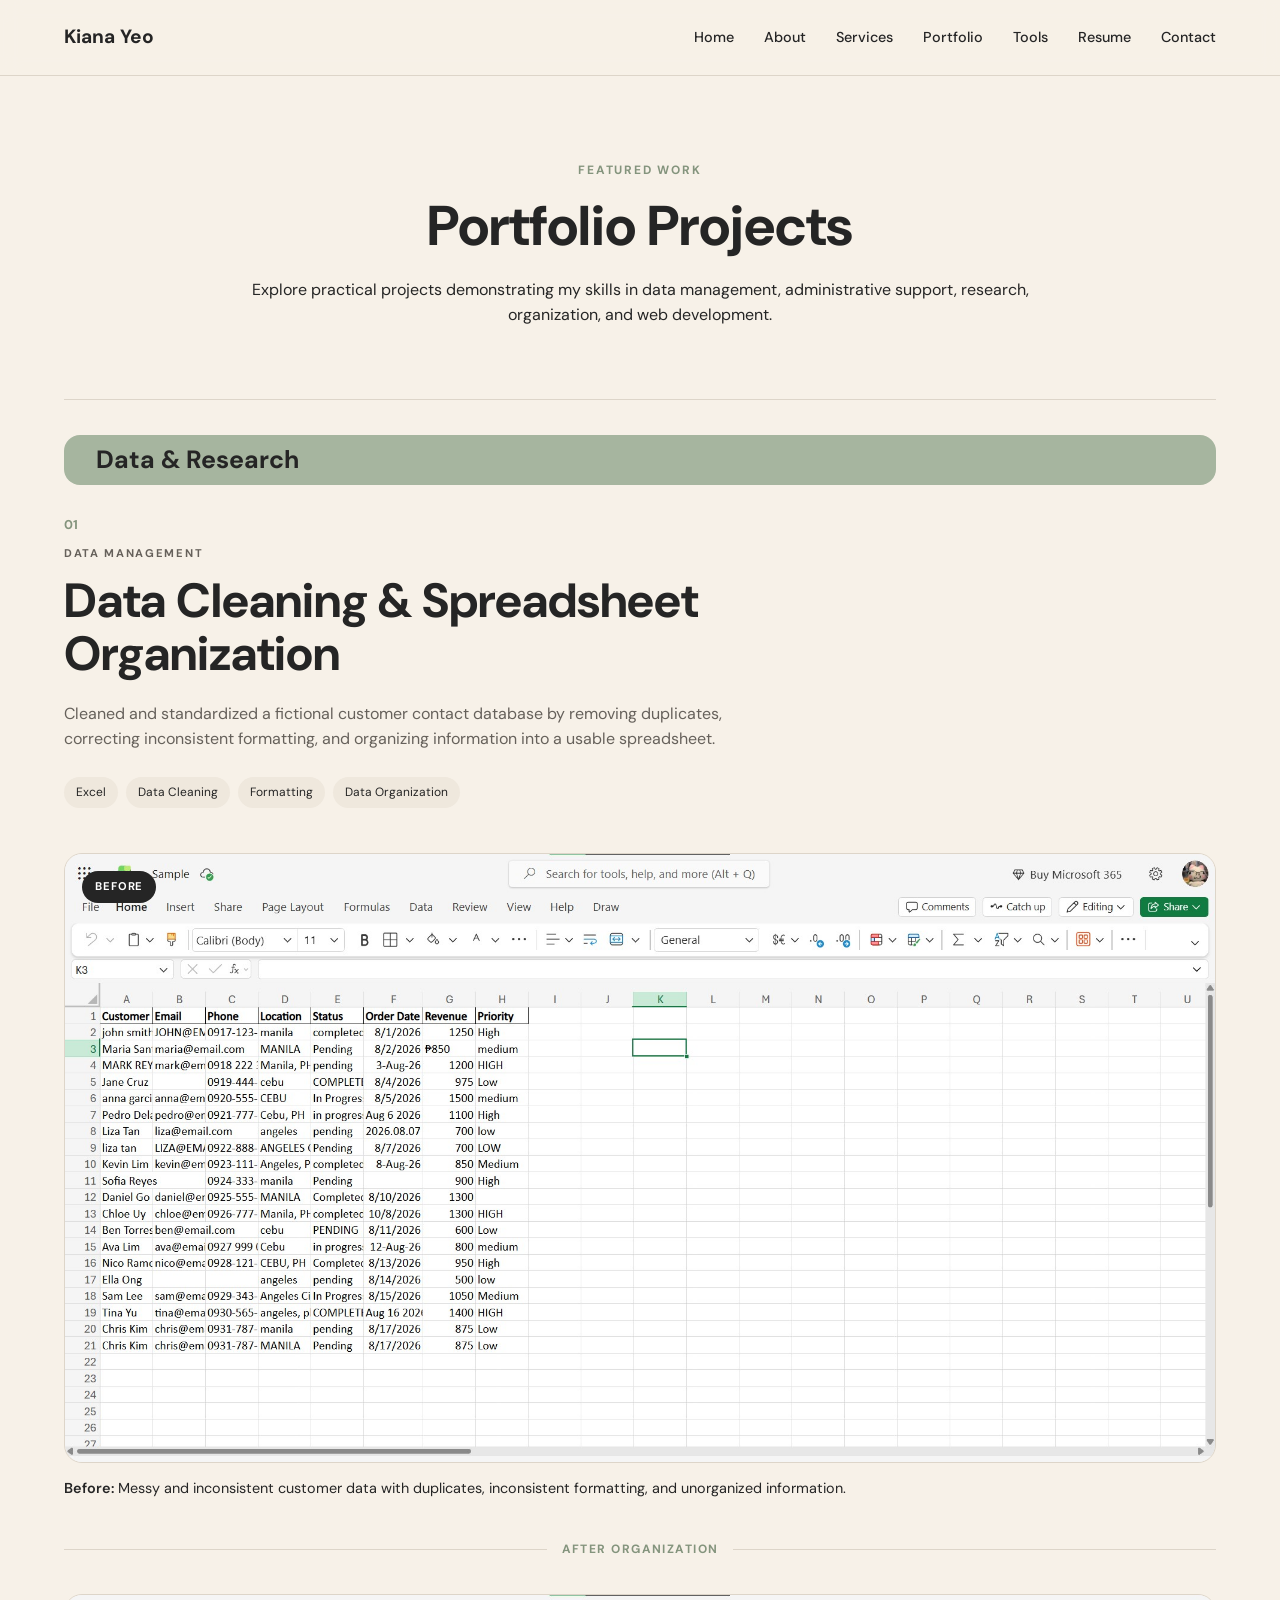
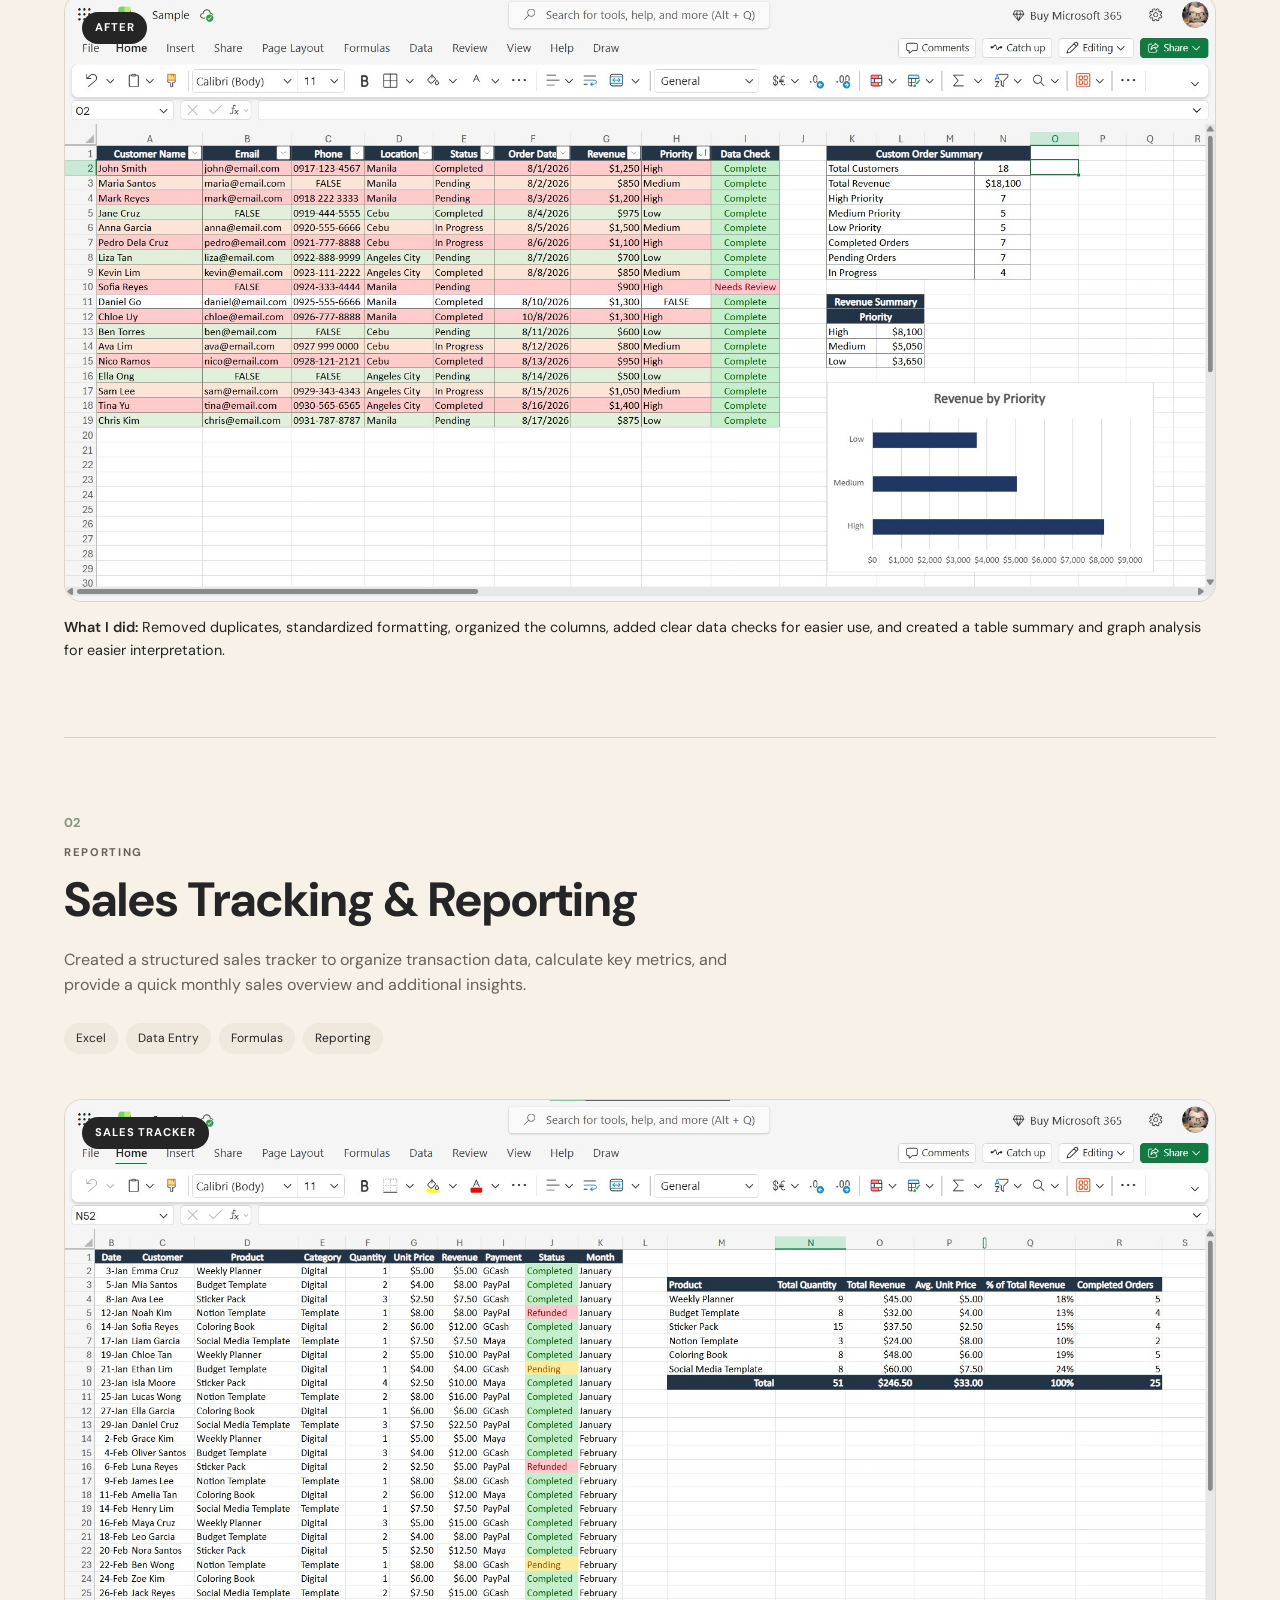
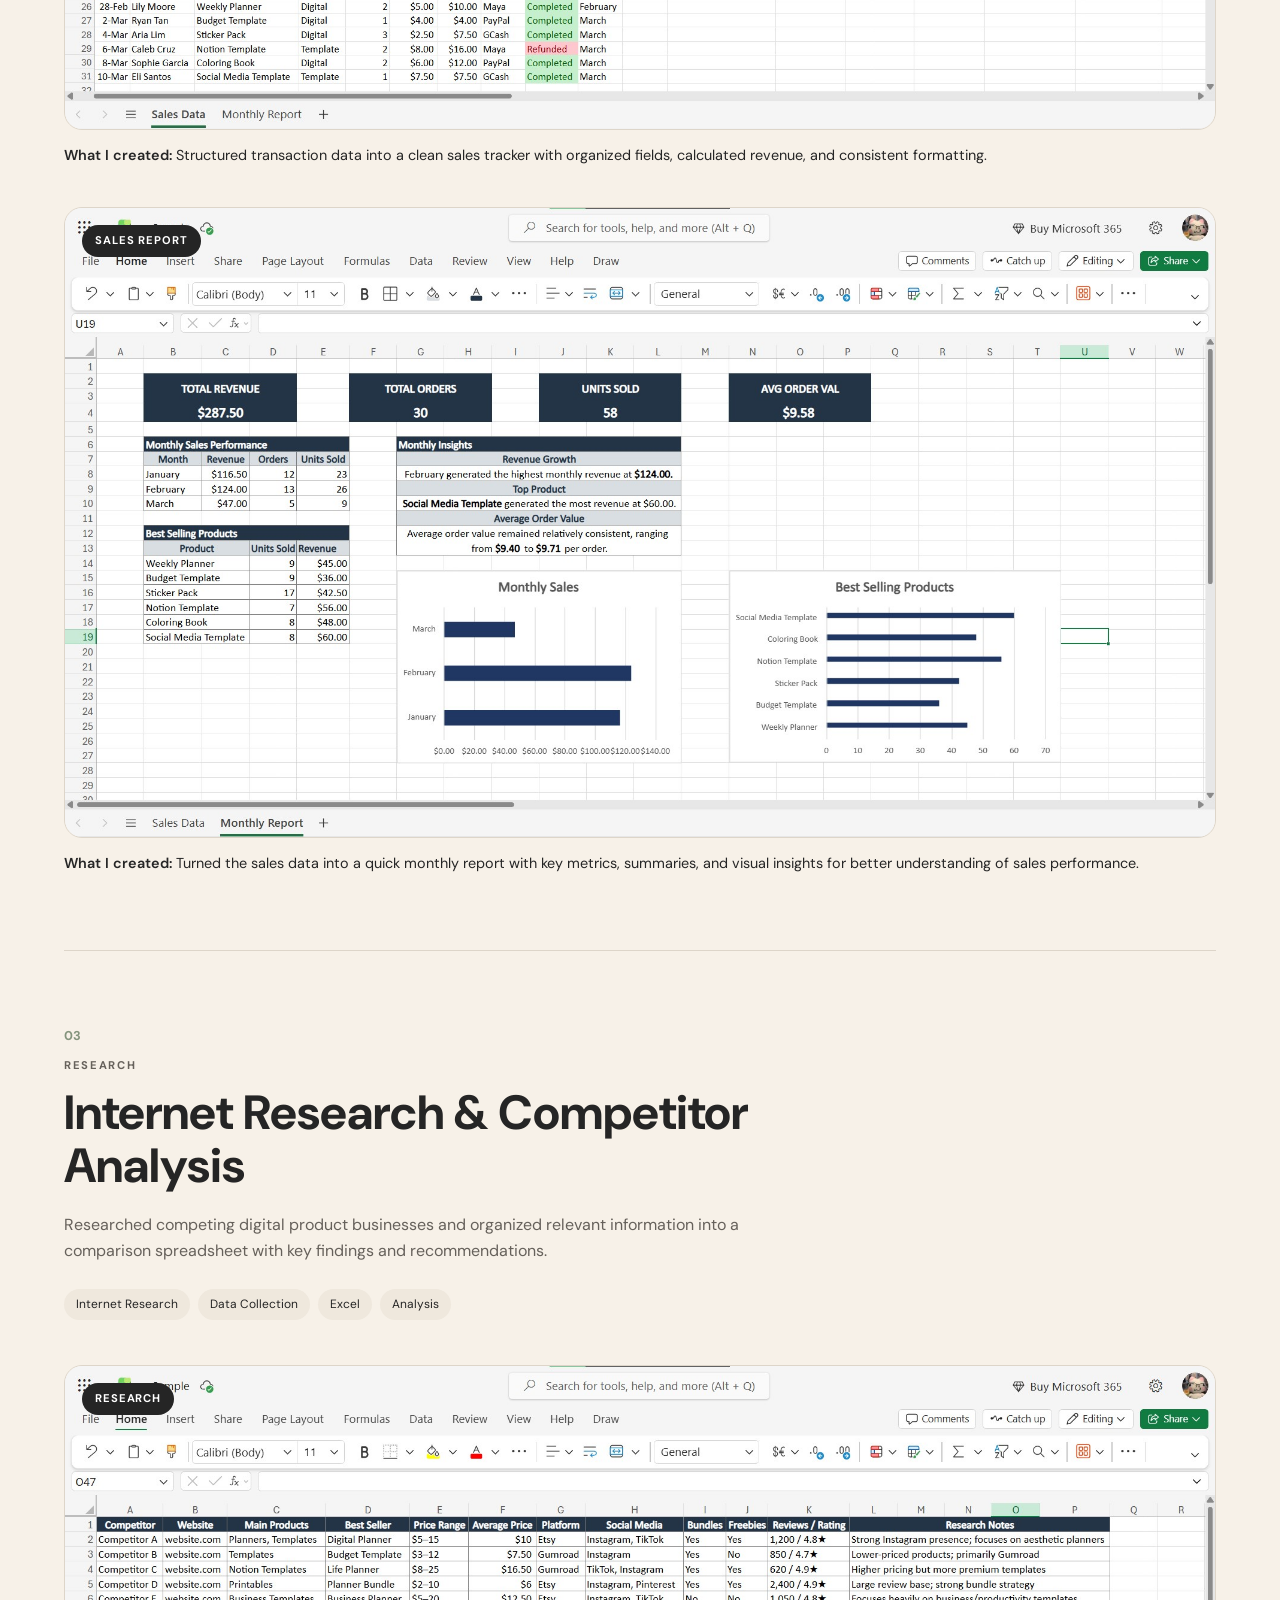
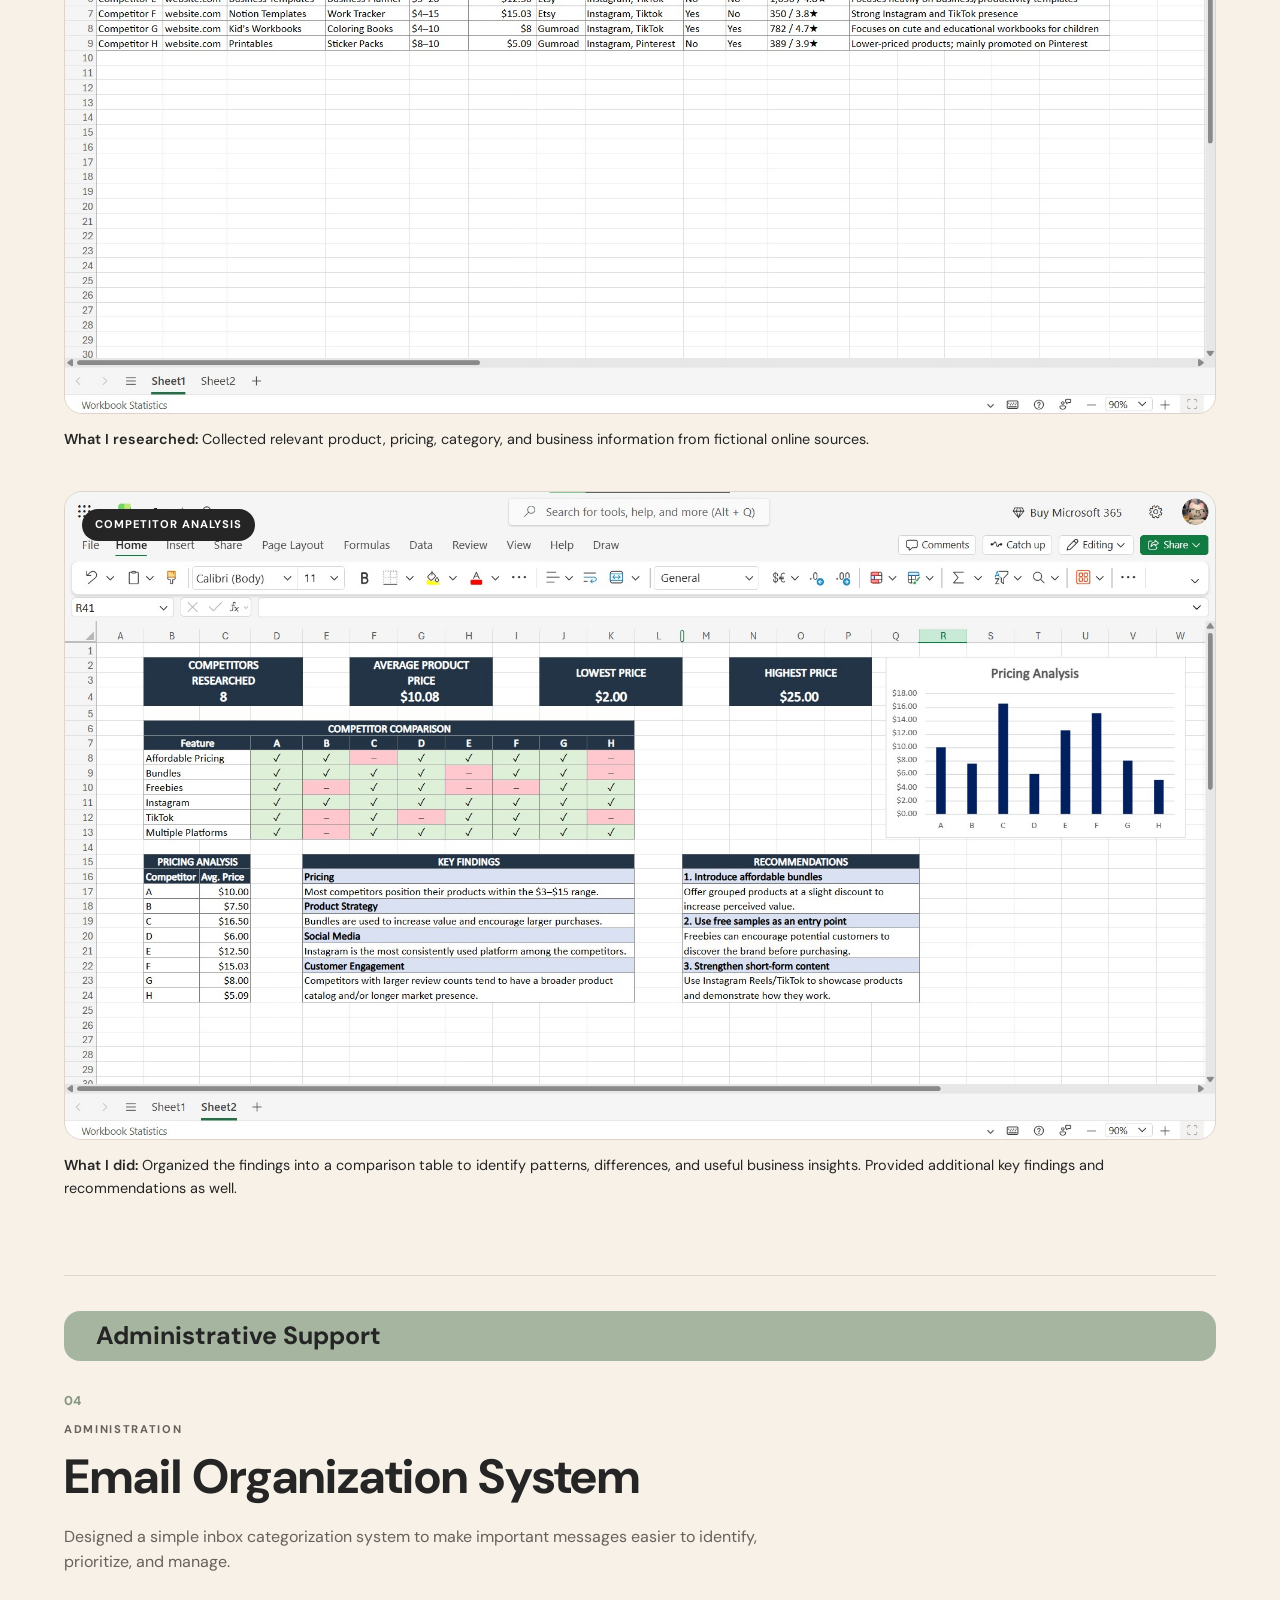
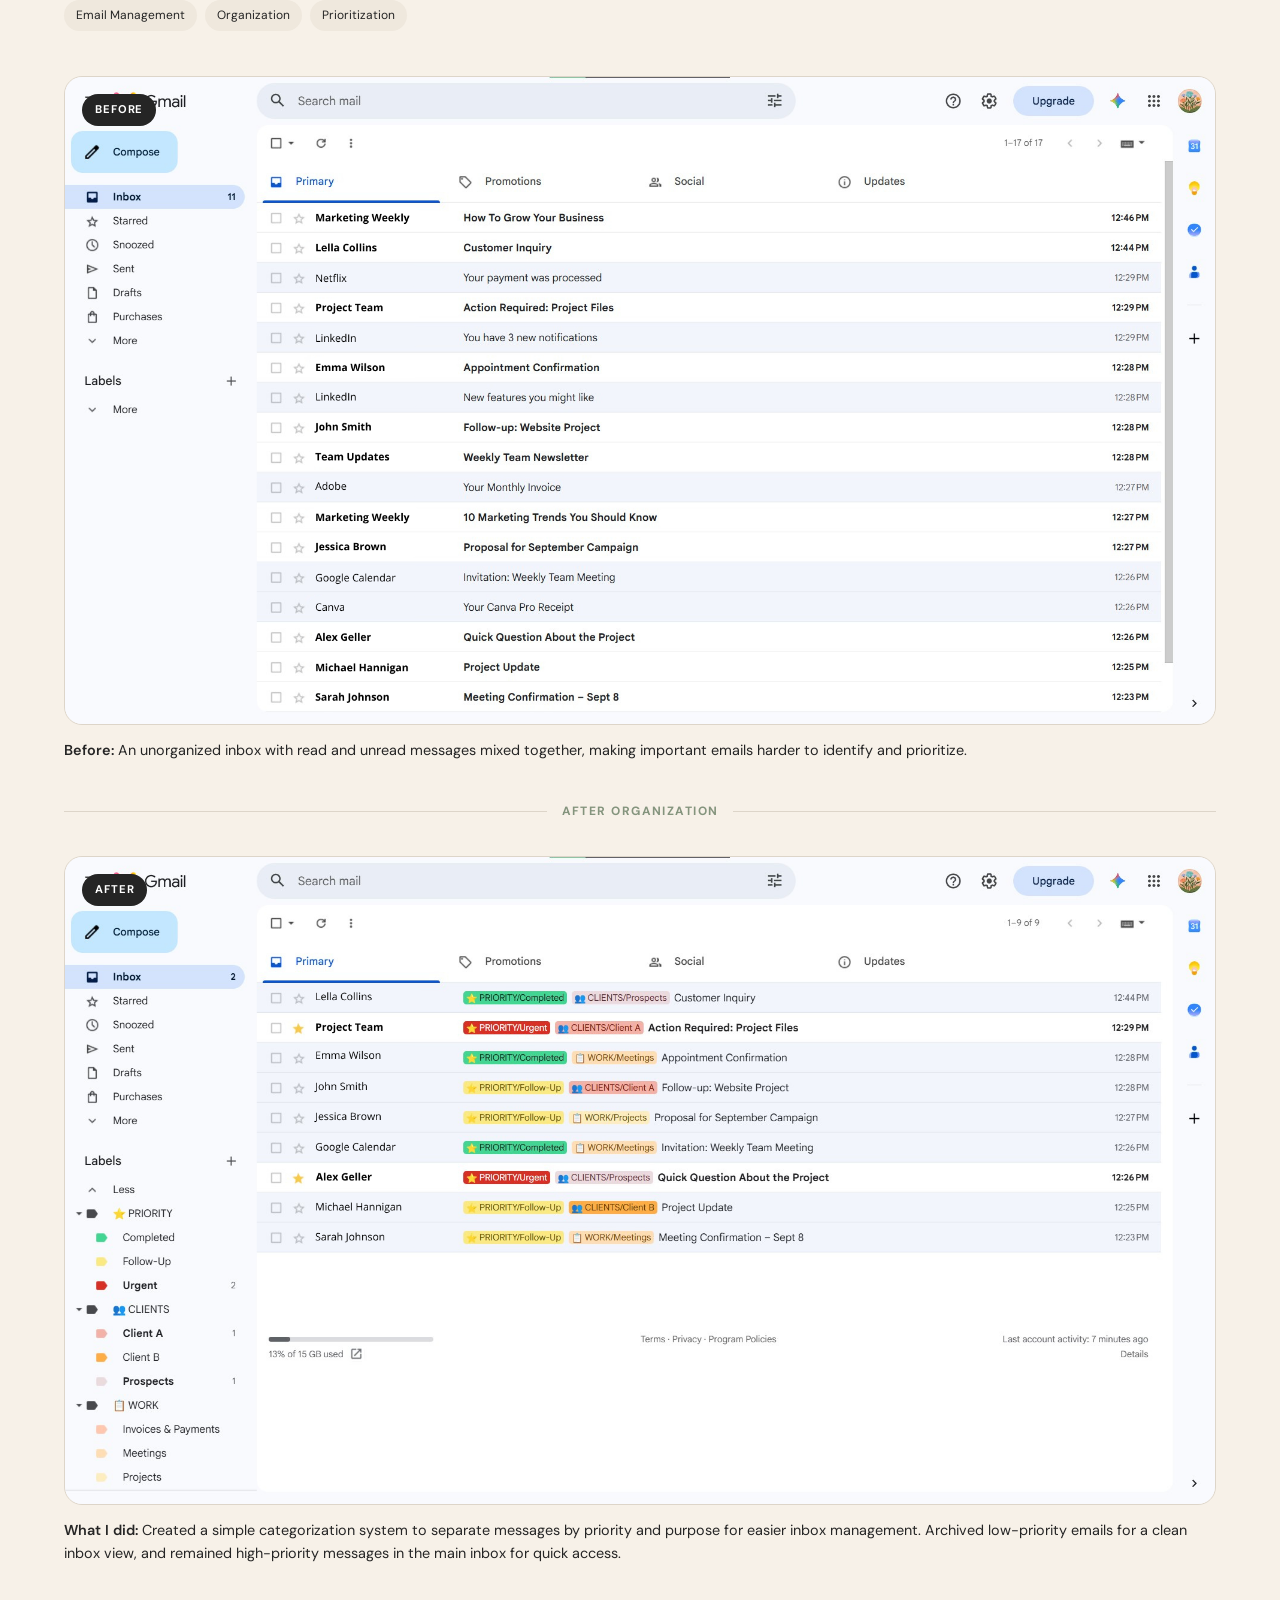
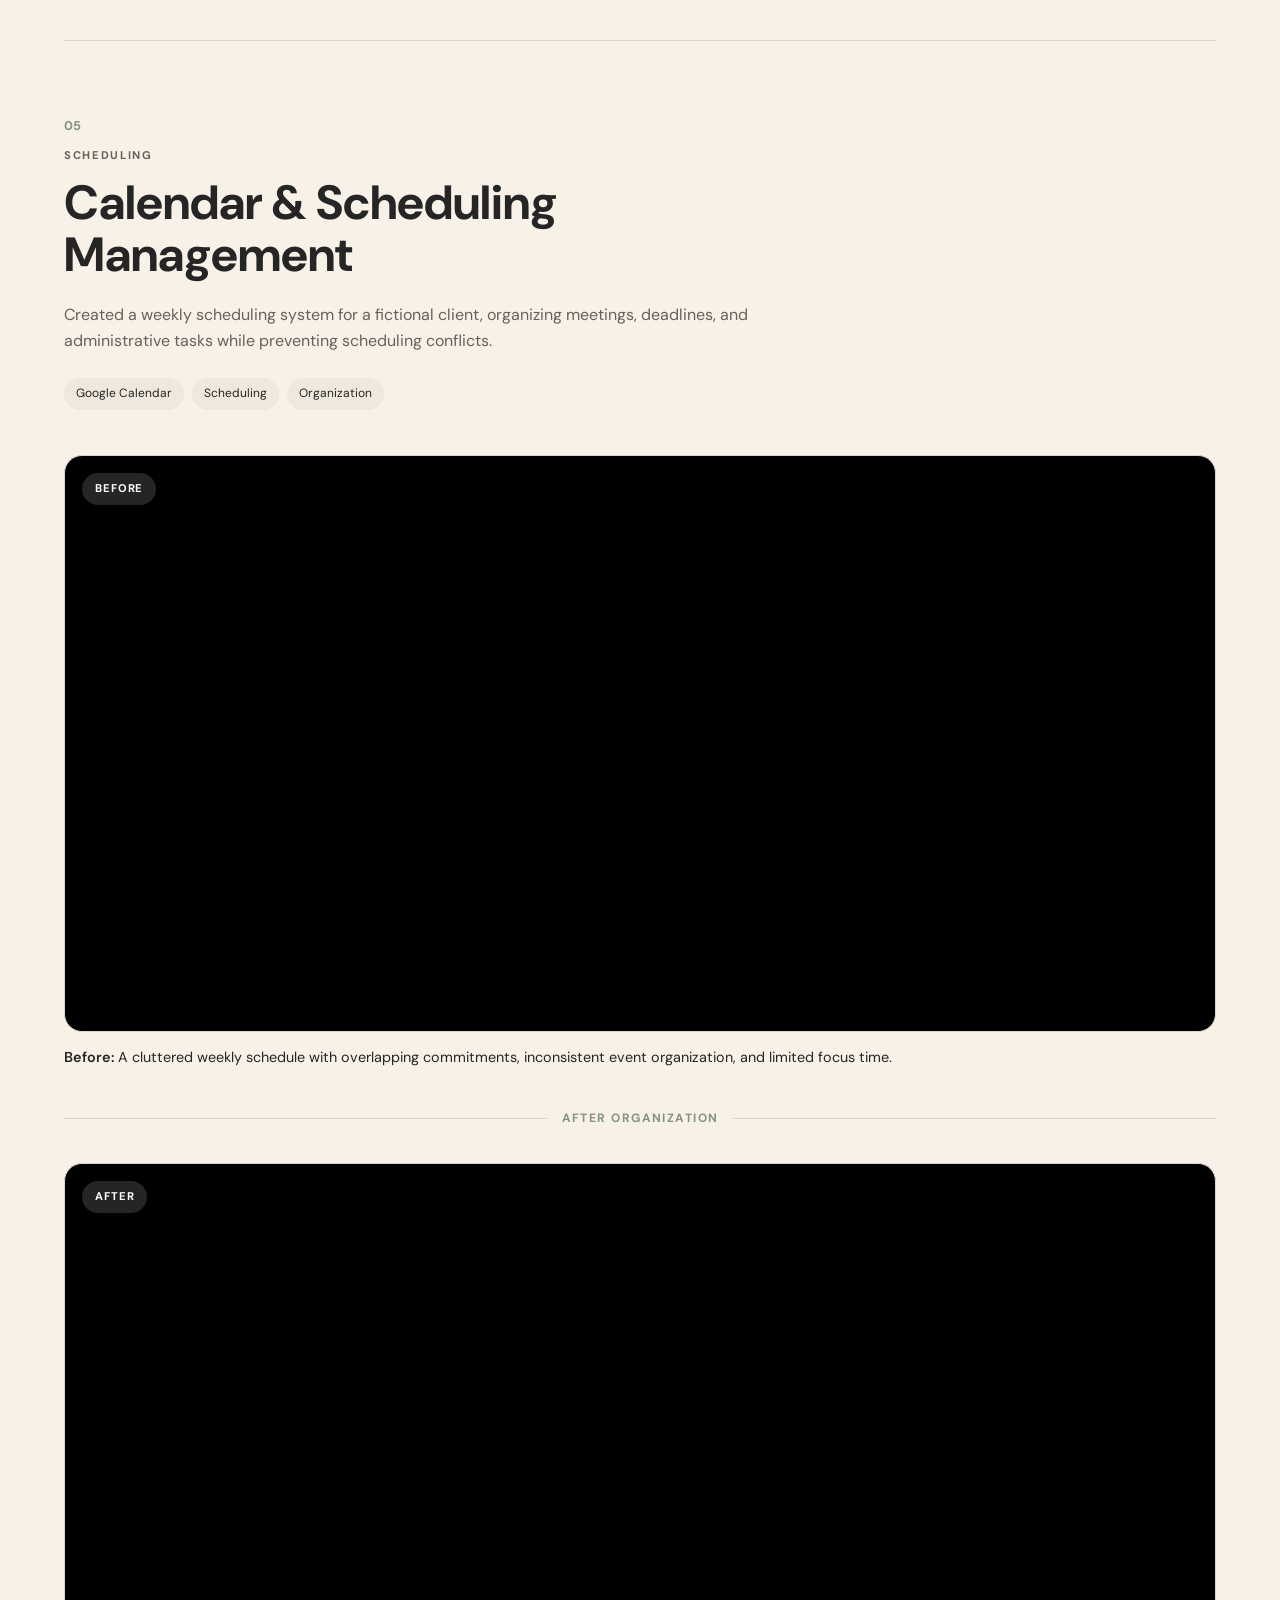
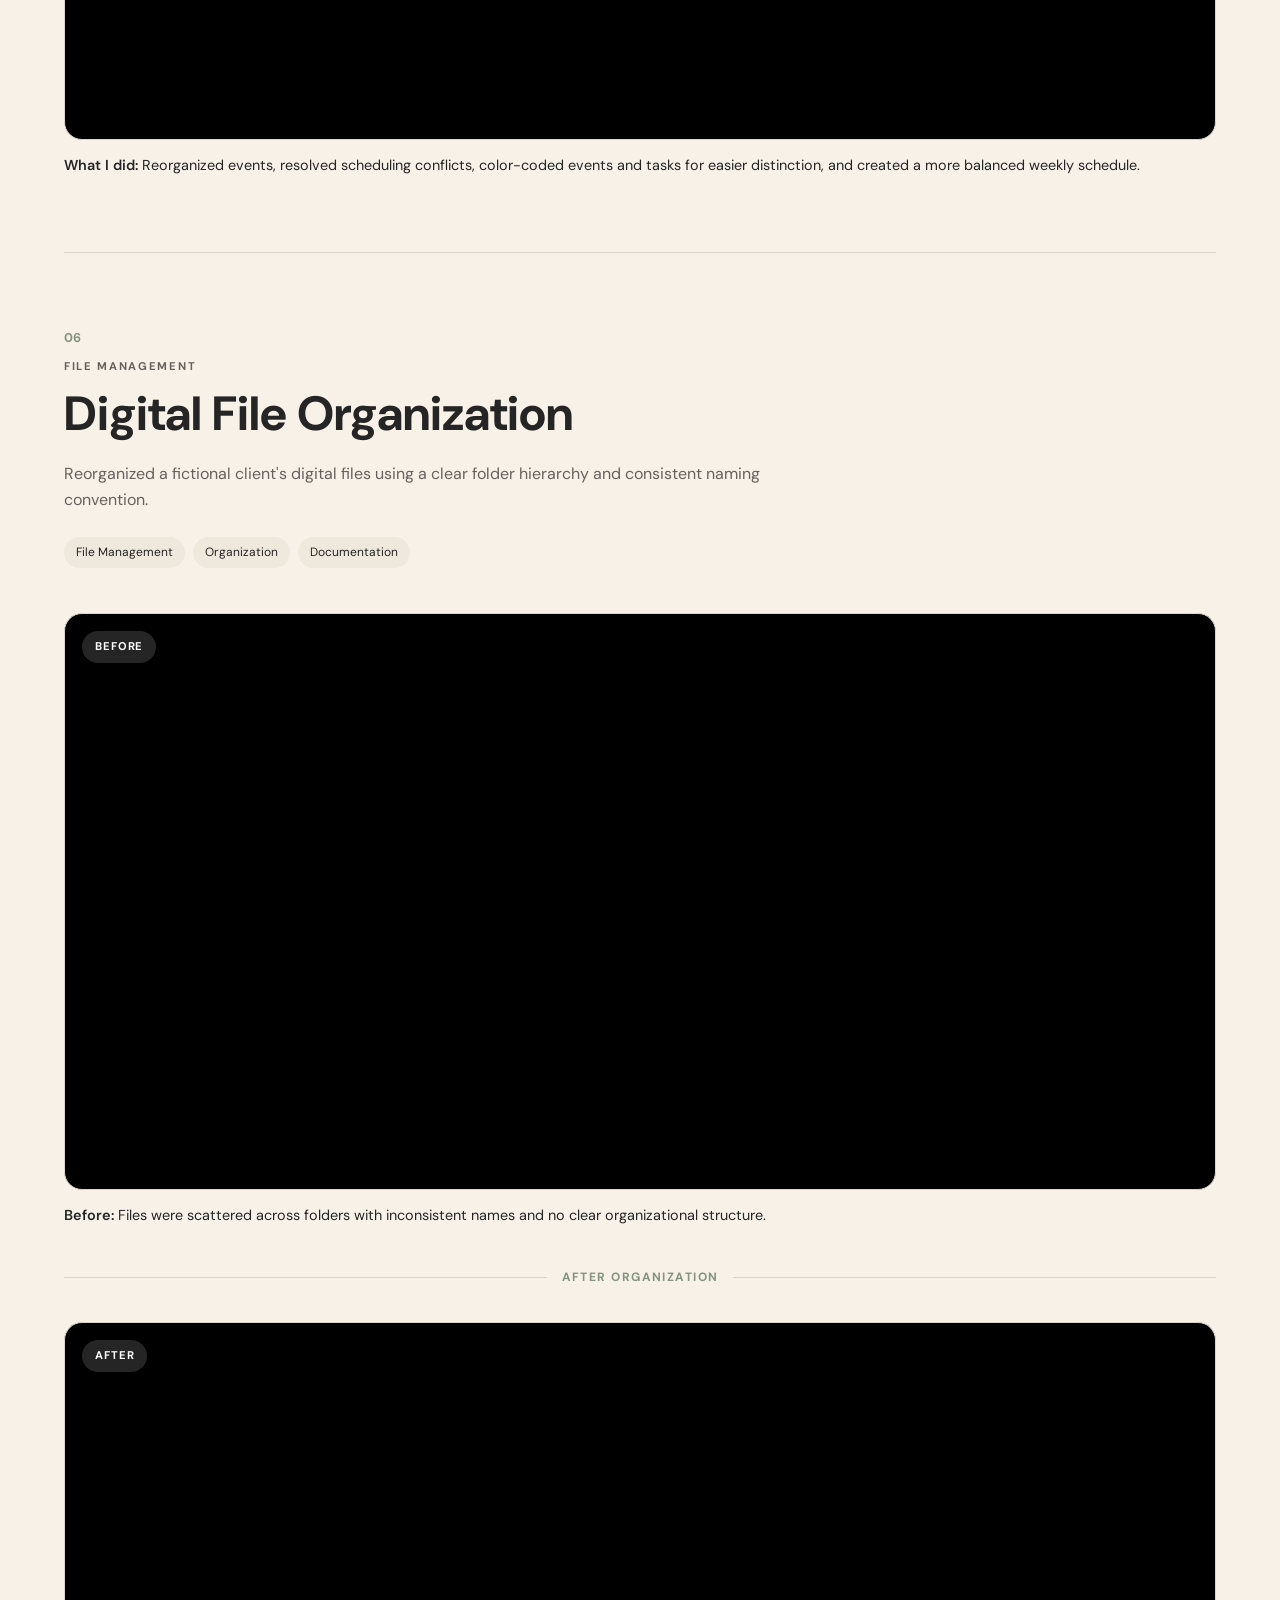
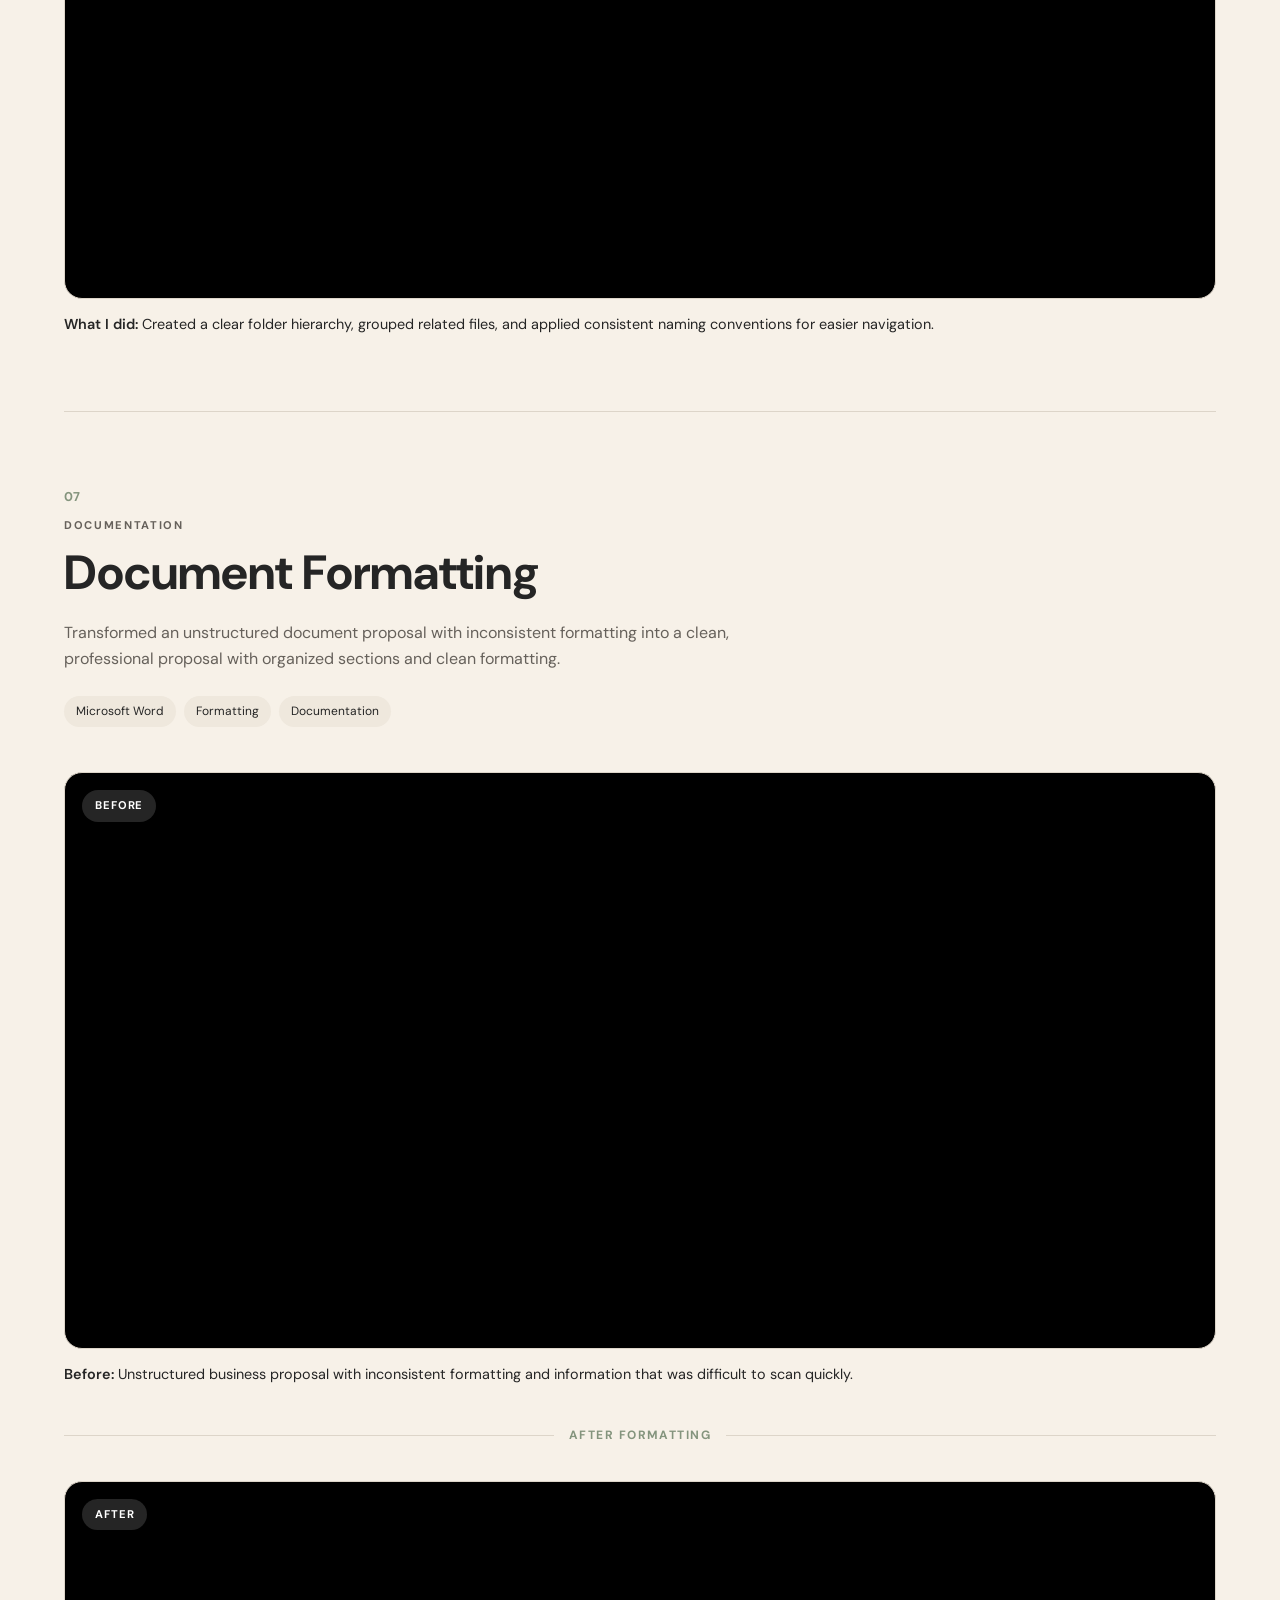
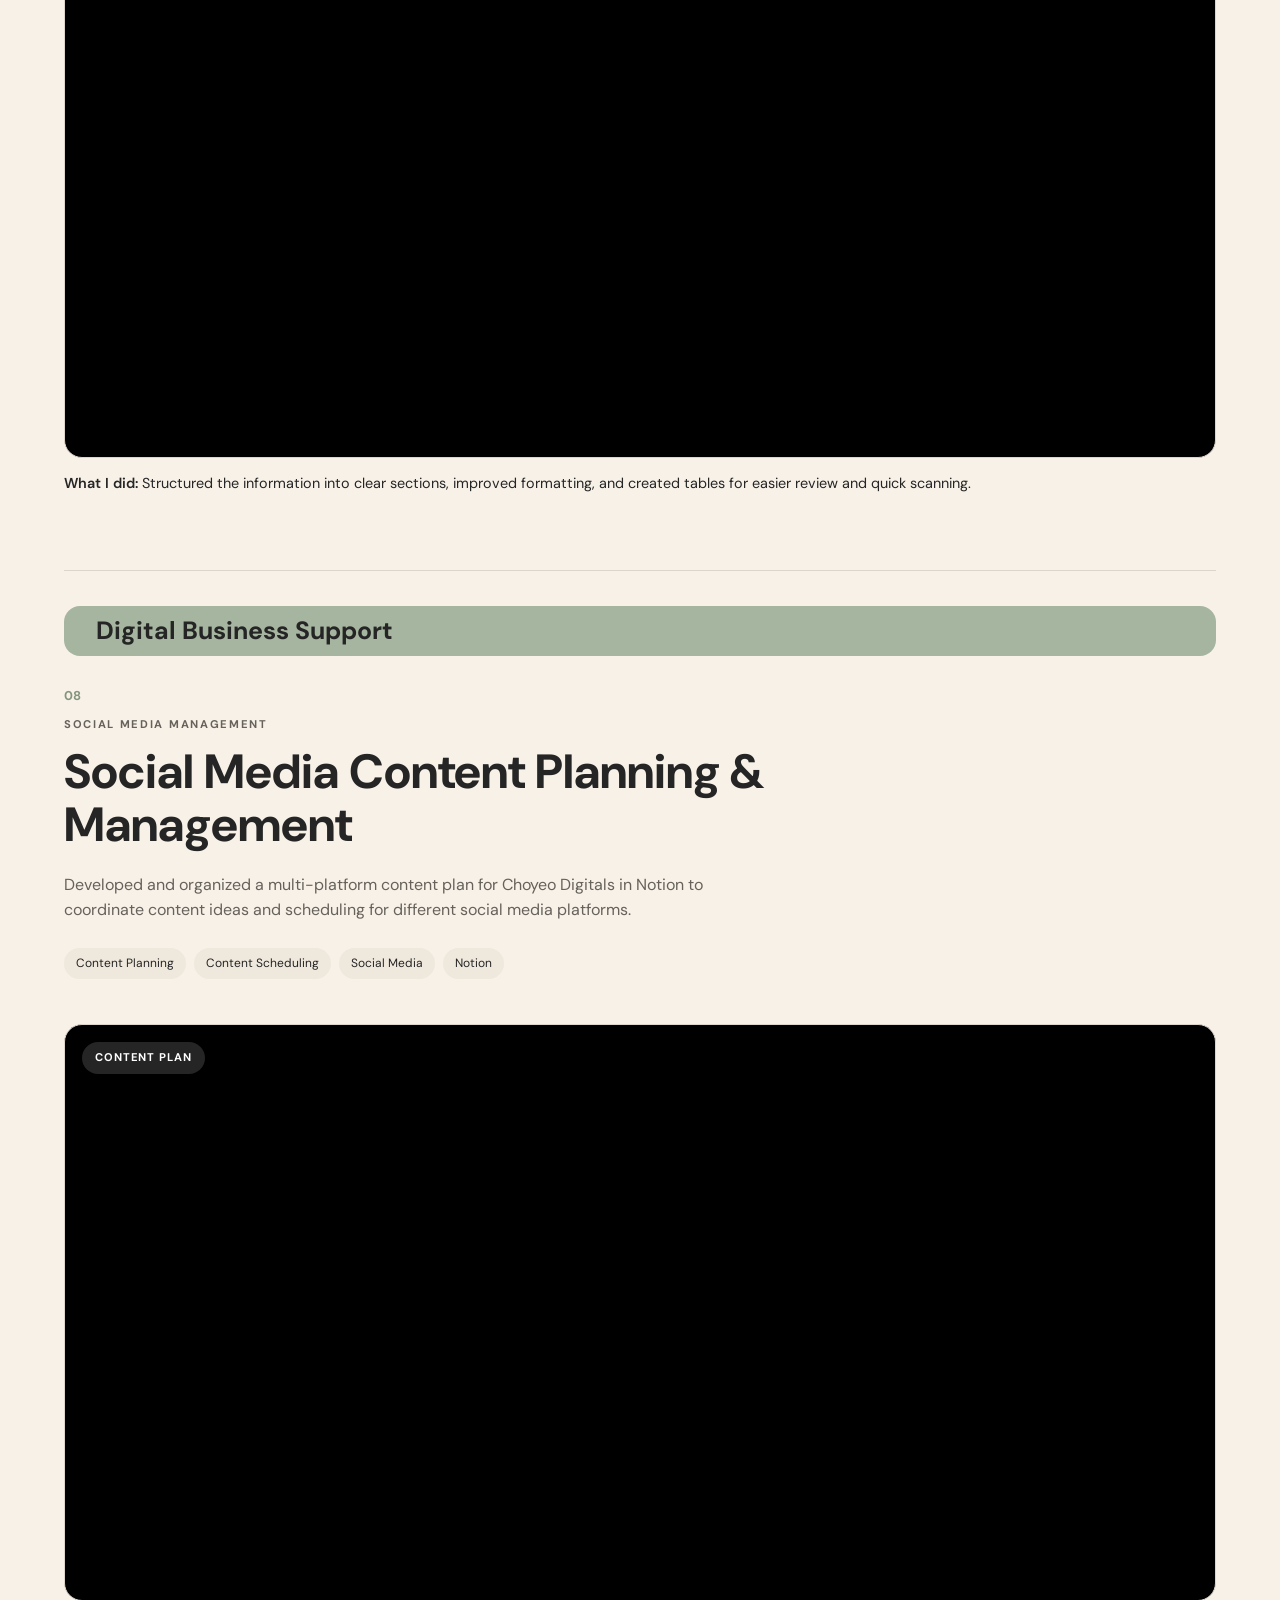
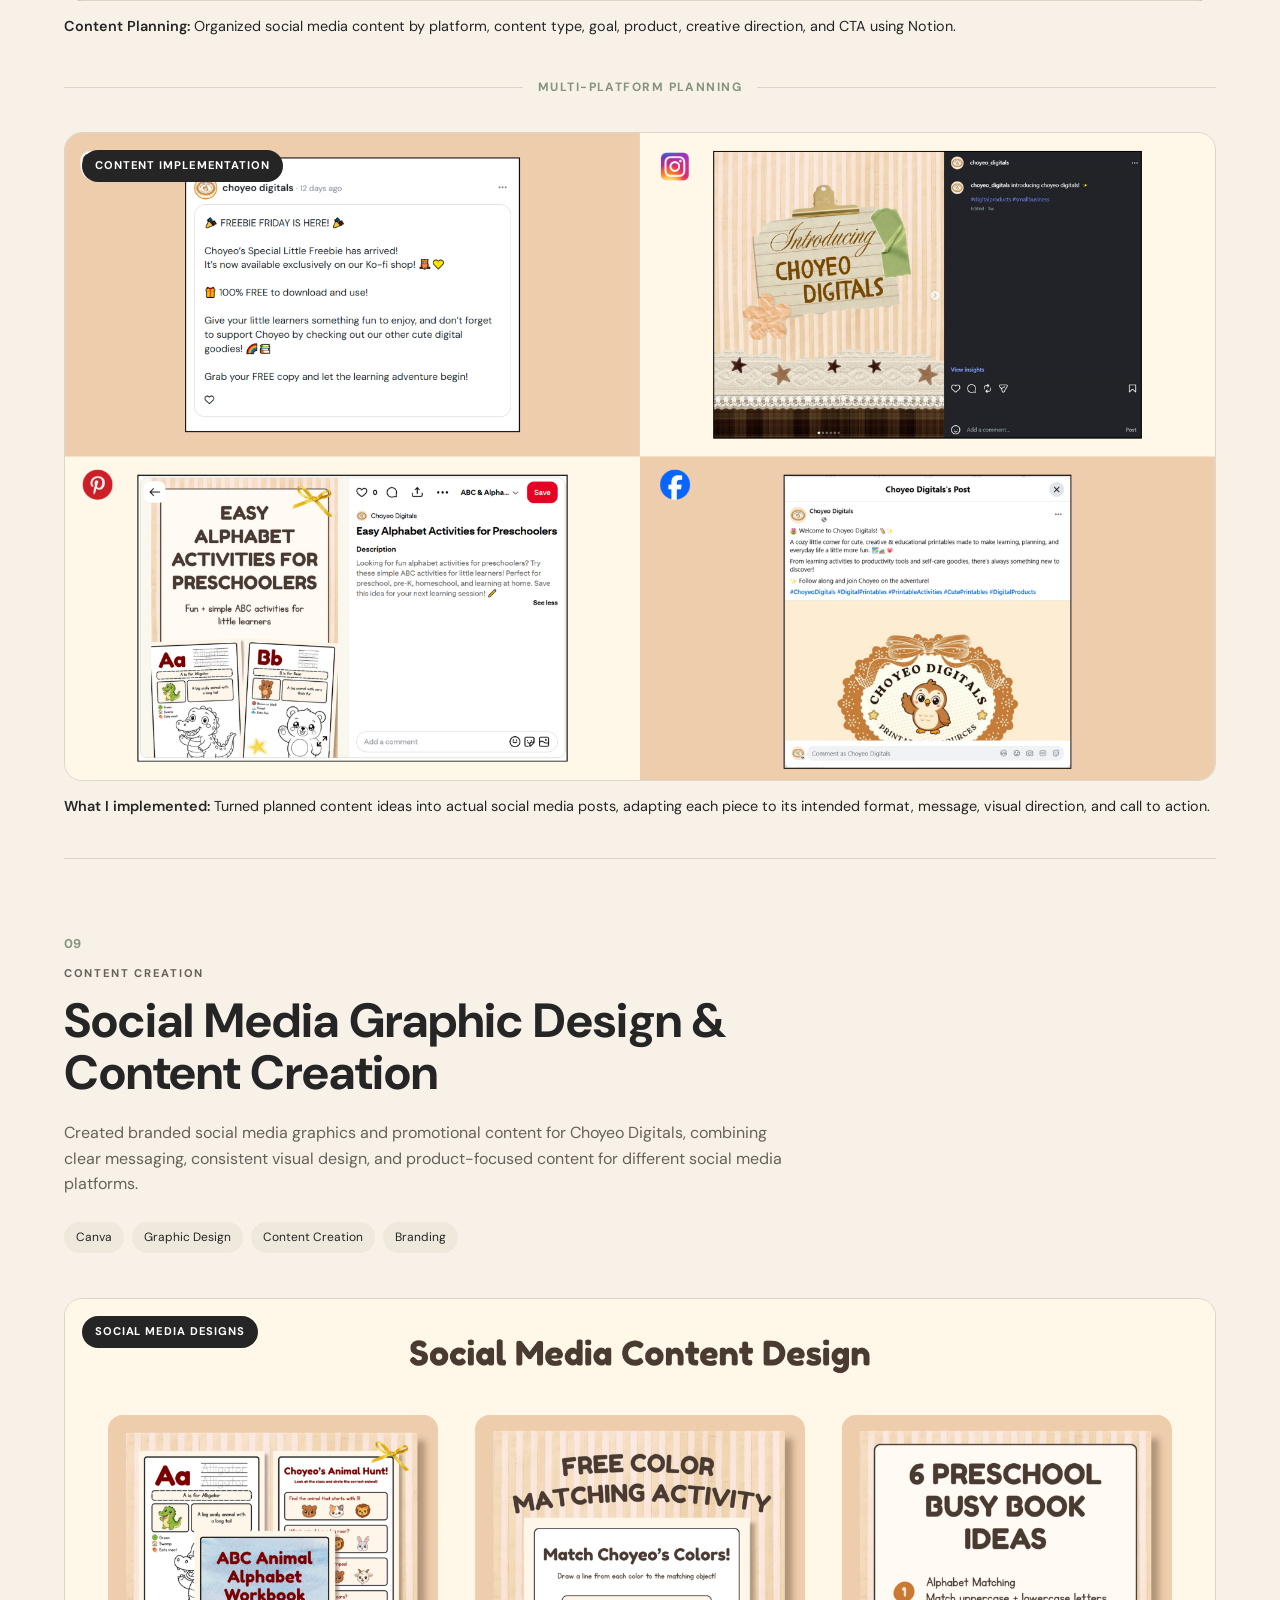
==== commit af59d861: "Update portfolio website" ====
--- a/portfolio.html
+++ b/portfolio.html
@@ -59,670 +59,965 @@
     </header>
 
     <main>
+
         <!-- =====================================================
              PORTFOLIO
         ====================================================== -->
 
 
-    <section id="portfolio" class="portfolio section">
-
-        <div class="container">
-
-            <div class="section-heading">
-
-                <p class="eyebrow">
-                    FEATURED WORK
-                </p>
-
-                <div class="section-title">
-                    Portfolio Projects
+        <section id="portfolio" class="portfolio section">
+
+            <div class="container">
+
+                <div class="section-heading">
+
+                    <p class="eyebrow">
+                        FEATURED WORK
+                    </p>
+
+                    <div class="section-title">
+                        Portfolio Projects
+                    </div>
+
+                    <p>
+                        Explore practical projects demonstrating my skills in
+                        data management, administrative support, research,
+                        organization, and web development.
+                    </p>
+                    <br>
                 </div>
 
-                <p>
-                    Explore practical projects demonstrating my skills in
-                    data management, administrative support, research,
-                    organization, and web development.
-                </p>
-            <br>
-            </div>
-
-
-            <!-- =================================================
+                <!-- =================================================
                      PROJECT 1 — DATA CLEANING
                 ================================================== -->
 
-            <article class="project">
-
-                <div class="project-info">
-
-                    <span class="project-number">
-                        01
-                    </span>
-
-                    <p class="project-category">
-                        DATA MANAGEMENT
-                    </p>
-
-                    <h3>
-                        Data Cleaning & Spreadsheet Organization
-                    </h3>
-
-                    <p>
-                        Cleaned and standardized a fictional
-                        customer contact database by removing
-                        duplicates, correcting inconsistent
-                        formatting, and organizing information
-                        into a usable spreadsheet.
-                    </p>
-
-                    <div class="project-tags">
-
-                        <span>Excel</span>
-                        <span>Data Cleaning</span>
-                        <span>Formatting</span>
-                        <span>Data Organization</span>
-
-                    </div>
-
-                </div>
-
-
-                <div class="project-visual">
-
-                    <!-- BEFORE -->
-
-                    <div class="showcase-item">
-
-                        <span class="showcase-label">
-                            BEFORE
+                <article class="project">
+                    <section class="portfolio-sub-section">
+                        <h2>Data &amp; Research</h2>
+                    </section>
+
+                    <div class="project-info">
+
+                        <span class="project-number">
+                            01
                         </span>
 
-                        <img src="images/data-cleaning-before.jpg"
-                            alt="Before screenshot of the unorganized customer database">
-
-                        <p class="showcase-caption">
-                            <strong>Before:</strong>
-                            Messy and inconsistent customer data with
-                            duplicates, inconsistent formatting, and
-                            unorganized information.
-                        </p>
-
-                    </div>
-
-
-                    <div class="showcase-divider">
-                        <span>After Organization</span>
-                    </div>
-
-
-                    <!-- AFTER -->
-
-                    <div class="showcase-item">
-
-                        <span class="showcase-label">
-                            AFTER
-                        </span>
-
-                        <img src="images/data-cleaning-after.jpg"
-                            alt="After screenshot of the cleaned and organized customer database">
-
-                        <p class="showcase-caption">
-                            <strong>What I did:</strong>
-                            Removed duplicates, standardized formatting,
-                            organized the columns, added clear
-                            data checks for easier use, and created
-                            a table summary and graph analysis for
-                            easier interpretation.
-                        </p>
-
-                    </div>
-
-                </div>
-
-            </article>
-
-
-            <!-- =================================================
+                        <p class="project-category">
+                            DATA MANAGEMENT
+                        </p>
+
+                        <h3>
+                            Data Cleaning & Spreadsheet Organization
+                        </h3>
+
+                        <p>
+                            Cleaned and standardized a fictional
+                            customer contact database by removing
+                            duplicates, correcting inconsistent
+                            formatting, and organizing information
+                            into a usable spreadsheet.
+                        </p>
+
+                        <div class="project-tags">
+
+                            <span>Excel</span>
+                            <span>Data Cleaning</span>
+                            <span>Formatting</span>
+                            <span>Data Organization</span>
+
+                        </div>
+
+                    </div>
+
+
+                    <div class="project-visual">
+
+                        <!-- BEFORE -->
+
+                        <div class="showcase-item">
+
+                            <span class="showcase-label">
+                                BEFORE
+                            </span>
+
+                            <img src="images/data-cleaning-before.jpg"
+                                alt="Before screenshot of the unorganized customer database">
+
+                            <p class="showcase-caption">
+                                <strong>Before:</strong>
+                                Messy and inconsistent customer data with
+                                duplicates, inconsistent formatting, and
+                                unorganized information.
+                            </p>
+
+                        </div>
+
+
+                        <div class="showcase-divider">
+                            <span>After Organization</span>
+                        </div>
+
+
+                        <!-- AFTER -->
+
+                        <div class="showcase-item">
+
+                            <span class="showcase-label">
+                                AFTER
+                            </span>
+
+                            <img src="images/data-cleaning-after.jpg"
+                                alt="After screenshot of the cleaned and organized customer database">
+
+                            <p class="showcase-caption">
+                                <strong>What I did:</strong>
+                                Removed duplicates, standardized formatting,
+                                organized the columns, added clear
+                                data checks for easier use, and created
+                                a table summary and graph analysis for
+                                easier interpretation.
+                            </p>
+
+                        </div>
+
+                    </div>
+
+                </article>
+
+
+                <!-- =================================================
                      PROJECT 2 — SALES TRACKING
                 ================================================== -->
 
-            <article class="project project-reverse">
-
-                <div class="project-info">
-
-                    <span class="project-number">
-                        02
-                    </span>
-
-                    <p class="project-category">
-                        REPORTING
-                    </p>
-
-                    <h3>
-                        Sales Tracking & Reporting
-                    </h3>
-
-                    <p>
-                        Created a structured sales tracker to
-                        organize transaction data, calculate
-                        key metrics, and provide a quick
-                        monthly sales overview and additional
-                        insights.
-                    </p>
-
-                    <div class="project-tags">
-
-                        <span>Excel</span>
-                        <span>Data Entry</span>
-                        <span>Formulas</span>
-                        <span>Reporting</span>
-
-                    </div>
-
-                </div>
-
-
-                <div class="project-visual image-showcase">
-
-                    <!-- SALES TRACKER -->
-
-                    <div class="showcase-item">
-
-                        <span class="showcase-label">
-                            SALES TRACKER
+                <article class="project project-reverse">
+
+                    <div class="project-info">
+
+                        <span class="project-number">
+                            02
                         </span>
 
-                        <img src="images/sales-tracker-sample.jpg"
-                            alt="Sales tracker spreadsheet showing organized transaction data">
-
-                        <p class="showcase-caption">
-                            <strong>What I created:</strong>
-                            Structured transaction data into a clean
-                            sales tracker with organized fields,
-                            calculated revenue, and consistent formatting.
-                        </p>
-
-                    </div>
-
-
-                    <!-- SALES REPORT -->
-
-                    <div class="showcase-item">
-
-                        <span class="showcase-label">
-                            SALES REPORT
-                        </span>
-
-                        <img src="images/sales-report-sample.jpg"
-                            alt="Sales report showing monthly sales metrics and analysis">
-
-                        <p class="showcase-caption">
-                            <strong>What I created:</strong>
-                            Turned the sales data into a quick monthly
-                            report with key metrics, summaries, and
-                            visual insights for better understanding of
-                            sales performance.
-                        </p>
-
-                    </div>
-
-                </div>
-
-            </article>
-
-
-            <!-- =================================================
+                        <p class="project-category">
+                            REPORTING
+                        </p>
+
+                        <h3>
+                            Sales Tracking & Reporting
+                        </h3>
+
+                        <p>
+                            Created a structured sales tracker to
+                            organize transaction data, calculate
+                            key metrics, and provide a quick
+                            monthly sales overview and additional
+                            insights.
+                        </p>
+
+                        <div class="project-tags">
+
+                            <span>Excel</span>
+                            <span>Data Entry</span>
+                            <span>Formulas</span>
+                            <span>Reporting</span>
+
+                        </div>
+
+                    </div>
+
+
+                    <div class="project-visual image-showcase">
+
+                        <!-- SALES TRACKER -->
+
+                        <div class="showcase-item">
+
+                            <span class="showcase-label">
+                                SALES TRACKER
+                            </span>
+
+                            <img src="images/sales-tracker-sample.jpg"
+                                alt="Sales tracker spreadsheet showing organized transaction data">
+
+                            <p class="showcase-caption">
+                                <strong>What I created:</strong>
+                                Structured transaction data into a clean
+                                sales tracker with organized fields,
+                                calculated revenue, and consistent formatting.
+                            </p>
+
+                        </div>
+
+
+                        <!-- SALES REPORT -->
+
+                        <div class="showcase-item">
+
+                            <span class="showcase-label">
+                                SALES REPORT
+                            </span>
+
+                            <img src="images/sales-report-sample.jpg"
+                                alt="Sales report showing monthly sales metrics and analysis">
+
+                            <p class="showcase-caption">
+                                <strong>What I created:</strong>
+                                Turned the sales data into a quick monthly
+                                report with key metrics, summaries, and
+                                visual insights for better understanding of
+                                sales performance.
+                            </p>
+
+                        </div>
+
+                    </div>
+
+                </article>
+
+
+                <!-- =================================================
                      PROJECT 3 — RESEARCH
                 ================================================== -->
 
-            <article class="project">
-
-                <div class="project-info">
-
-                    <span class="project-number">
-                        03
-                    </span>
-
-                    <p class="project-category">
-                        RESEARCH
-                    </p>
-
-                    <h3>
-                        Internet Research & Competitor Analysis
-                    </h3>
-
-                    <p>
-                        Researched competing digital product
-                        businesses and organized relevant
-                        information into a comparison
-                        spreadsheet with key findings and
-                        recommendations.
-                    </p>
-
-                    <div class="project-tags">
-
-                        <span>Internet Research</span>
-                        <span>Data Collection</span>
-                        <span>Excel</span>
-                        <span>Analysis</span>
-
-                    </div>
-
-                </div>
-
-
-                <div class="project-visual image-showcase">
-
-                    <!-- RESEARCH -->
-
-                    <div class="showcase-item">
-
-                        <span class="showcase-label">
+                <article class="project">
+
+                    <div class="project-info">
+
+                        <span class="project-number">
+                            03
+                        </span>
+
+                        <p class="project-category">
                             RESEARCH
-                        </span>
-
-                        <img src="images/internet-research-sample.jpg" alt="Internet research spreadsheet">
-
-                        <p class="showcase-caption">
-                            <strong>What I researched:</strong>
-                            Collected relevant product, pricing,
-                            category, and business information from
-                            fictional online sources.
-                        </p>
-
-                    </div>
-
-
-                    <!-- COMPETITOR ANALYSIS -->
-
-                    <div class="showcase-item">
-
-                        <span class="showcase-label">
-                            COMPETITOR ANALYSIS
-                        </span>
-
-                        <img src="images/competitor-analysis-sample.jpg" alt="Competitor analysis spreadsheet">
-
-                        <p class="showcase-caption">
-                            <strong>What I did:</strong>
-                            Organized the findings into a comparison
-                            table to identify patterns, differences,
-                            and useful business insights. Provided additional
-                            key findings and recommendations as well.
-                        </p>
-
-                    </div>
-
-                </div>
-
-            </article>
-
-
-            <!-- =================================================
+                        </p>
+
+                        <h3>
+                            Internet Research & Competitor Analysis
+                        </h3>
+
+                        <p>
+                            Researched competing digital product
+                            businesses and organized relevant
+                            information into a comparison
+                            spreadsheet with key findings and
+                            recommendations.
+                        </p>
+
+                        <div class="project-tags">
+
+                            <span>Internet Research</span>
+                            <span>Data Collection</span>
+                            <span>Excel</span>
+                            <span>Analysis</span>
+
+                        </div>
+
+                    </div>
+
+
+                    <div class="project-visual image-showcase">
+
+                        <!-- RESEARCH -->
+
+                        <div class="showcase-item">
+
+                            <span class="showcase-label">
+                                RESEARCH
+                            </span>
+
+                            <img src="images/internet-research-sample.jpg" alt="Internet research spreadsheet">
+
+                            <p class="showcase-caption">
+                                <strong>What I researched:</strong>
+                                Collected relevant product, pricing,
+                                category, and business information from
+                                fictional online sources.
+                            </p>
+
+                        </div>
+
+
+                        <!-- COMPETITOR ANALYSIS -->
+
+                        <div class="showcase-item">
+
+                            <span class="showcase-label">
+                                COMPETITOR ANALYSIS
+                            </span>
+
+                            <img src="images/competitor-analysis-sample.jpg" alt="Competitor analysis spreadsheet">
+
+                            <p class="showcase-caption">
+                                <strong>What I did:</strong>
+                                Organized the findings into a comparison
+                                table to identify patterns, differences,
+                                and useful business insights. Provided additional
+                                key findings and recommendations as well.
+                            </p>
+
+                        </div>
+
+                    </div>
+
+                </article>
+
+
+                <!-- =================================================
                      PROJECT 4 — EMAIL ORGANIZATION
                 ================================================== -->
 
-            <article class="project project-reverse">
-
-                <div class="project-info">
-
-                    <span class="project-number">
-                        04
-                    </span>
-
-                    <p class="project-category">
-                        ADMINISTRATION
-                    </p>
-
-                    <h3>
-                        Email Organization System
-                    </h3>
-
-                    <p>
-                        Designed a simple inbox categorization
-                        system to make important messages easier
-                        to identify, prioritize, and manage.
-                    </p>
-
-                    <div class="project-tags">
-
-                        <span>Email Management</span>
-                        <span>Organization</span>
-                        <span>Prioritization</span>
-
-                    </div>
-
-                </div>
-
-
-                <div class="project-visual">
-
-                    <!-- BEFORE -->
-
-                    <div class="showcase-item">
-
-                        <span class="showcase-label">
-                            BEFORE
+                <article class="project project-reverse">
+
+                    <section class="portfolio-sub-section">
+                        <h2>Administrative Support</h2>
+                    </section>
+
+                    <div class="project-info">
+
+                        <span class="project-number">
+                            04
                         </span>
 
-                        <img src="images/email-system-before.png" alt="Before screenshot of an unorganized email inbox">
-
-                        <p class="showcase-caption">
-                            <strong>Before:</strong>
-                            An unorganized inbox with read and unread
-                            messages mixed together, making important
-                            emails harder to identify and prioritize.
-                        </p>
-
-                    </div>
-
-
-                    <div class="showcase-divider">
-                        <span>After Organization</span>
-                    </div>
-
-
-                    <!-- AFTER -->
-
-                    <div class="showcase-item">
-
-                        <span class="showcase-label">
-                            AFTER
-                        </span>
-
-                        <img src="images/email-system-after.png" alt="After screenshot of an organized email inbox">
-
-                        <p class="showcase-caption">
-                            <strong>What I did:</strong>
-                            Created a simple categorization system
-                            to separate messages by priority and
-                            purpose for easier inbox management.
-                            Archived low-priority emails for a clean inbox view,
-                            and remained high-priority messages in the main inbox for quick access.
-                        </p>
-
-                    </div>
-
-                </div>
-
-            </article>
-
-
-            <!-- =================================================
+                        <p class="project-category">
+                            ADMINISTRATION
+                        </p>
+
+                        <h3>
+                            Email Organization System
+                        </h3>
+
+                        <p>
+                            Designed a simple inbox categorization
+                            system to make important messages easier
+                            to identify, prioritize, and manage.
+                        </p>
+
+                        <div class="project-tags">
+
+                            <span>Email Management</span>
+                            <span>Organization</span>
+                            <span>Prioritization</span>
+
+                        </div>
+
+                    </div>
+
+
+                    <div class="project-visual">
+
+                        <!-- BEFORE -->
+
+                        <div class="showcase-item">
+
+                            <span class="showcase-label">
+                                BEFORE
+                            </span>
+
+                            <img src="images/email-system-before.png"
+                                alt="Before screenshot of an unorganized email inbox">
+
+                            <p class="showcase-caption">
+                                <strong>Before:</strong>
+                                An unorganized inbox with read and unread
+                                messages mixed together, making important
+                                emails harder to identify and prioritize.
+                            </p>
+
+                        </div>
+
+
+                        <div class="showcase-divider">
+                            <span>After Organization</span>
+                        </div>
+
+
+                        <!-- AFTER -->
+
+                        <div class="showcase-item">
+
+                            <span class="showcase-label">
+                                AFTER
+                            </span>
+
+                            <img src="images/email-system-after.png" alt="After screenshot of an organized email inbox">
+
+                            <p class="showcase-caption">
+                                <strong>What I did:</strong>
+                                Created a simple categorization system
+                                to separate messages by priority and
+                                purpose for easier inbox management.
+                                Archived low-priority emails for a clean inbox view,
+                                and remained high-priority messages in the main inbox for quick access.
+                            </p>
+
+                        </div>
+
+                    </div>
+
+                </article>
+
+
+                <!-- =================================================
                      PROJECT 5 — CALENDAR
                 ================================================== -->
 
-            <article class="project">
-
-                <div class="project-info">
-
-                    <span class="project-number">
-                        05
-                    </span>
-
-                    <p class="project-category">
-                        SCHEDULING
-                    </p>
-
-                    <h3>
-                        Calendar & Scheduling Management
-                    </h3>
-
-                    <p>
-                        Created a weekly scheduling system for
-                        a fictional client, organizing meetings,
-                        deadlines, and administrative tasks while
-                        preventing scheduling conflicts.
-                    </p>
-
-                    <div class="project-tags">
-
-                        <span>Google Calendar</span>
-                        <span>Scheduling</span>
-                        <span>Organization</span>
-
-                    </div>
-
-                </div>
-
-
-                <div class="project-visual">
-
-                    <!-- BEFORE -->
-
-                    <div class="showcase-item">
-
-                        <span class="showcase-label">
-                            BEFORE
+                <article class="project">
+
+                    <div class="project-info">
+
+                        <span class="project-number">
+                            05
                         </span>
 
-                        <video src="videos/before-calendar-sample.mp4" autoplay muted loop playsinline>
-                        </video>
-
-                        <p class="showcase-caption">
-                            <strong>Before:</strong>
-                            A cluttered weekly schedule with overlapping
-                            commitments, inconsistent event organization,
-                            and limited focus time.
-                        </p>
-
-                    </div>
-
-
-                    <div class="showcase-divider">
-                        <span>After Organization</span>
-                    </div>
-
-
-                    <!-- AFTER -->
-
-                    <div class="showcase-item">
-
-                        <span class="showcase-label">
-                            AFTER
-                        </span>
-
-                        <video src="videos/after-calendar-sample.mp4" autoplay muted loop playsinline>
-                        </video>
-
-                        <p class="showcase-caption">
-                            <strong>What I did:</strong>
-                            Reorganized events, resolved scheduling
-                            conflicts, color-coded events and tasks for
-                            easier distinction, and created a more balanced
-                            weekly schedule.
-                        </p>
-
-                    </div>
-
-                </div>
-
-            </article>
-
-
-            <!-- =================================================
+                        <p class="project-category">
+                            SCHEDULING
+                        </p>
+
+                        <h3>
+                            Calendar & Scheduling Management
+                        </h3>
+
+                        <p>
+                            Created a weekly scheduling system for
+                            a fictional client, organizing meetings,
+                            deadlines, and administrative tasks while
+                            preventing scheduling conflicts.
+                        </p>
+
+                        <div class="project-tags">
+
+                            <span>Google Calendar</span>
+                            <span>Scheduling</span>
+                            <span>Organization</span>
+
+                        </div>
+
+                    </div>
+
+
+                    <div class="project-visual">
+
+                        <!-- BEFORE -->
+
+                        <div class="showcase-item">
+
+                            <span class="showcase-label">
+                                BEFORE
+                            </span>
+
+                            <video src="videos/before-calendar-sample.mp4" autoplay muted loop playsinline>
+                            </video>
+
+                            <p class="showcase-caption">
+                                <strong>Before:</strong>
+                                A cluttered weekly schedule with overlapping
+                                commitments, inconsistent event organization,
+                                and limited focus time.
+                            </p>
+
+                        </div>
+
+
+                        <div class="showcase-divider">
+                            <span>After Organization</span>
+                        </div>
+
+
+                        <!-- AFTER -->
+
+                        <div class="showcase-item">
+
+                            <span class="showcase-label">
+                                AFTER
+                            </span>
+
+                            <video src="videos/after-calendar-sample.mp4" autoplay muted loop playsinline>
+                            </video>
+
+                            <p class="showcase-caption">
+                                <strong>What I did:</strong>
+                                Reorganized events, resolved scheduling
+                                conflicts, color-coded events and tasks for
+                                easier distinction, and created a more balanced
+                                weekly schedule.
+                            </p>
+
+                        </div>
+
+                    </div>
+
+                </article>
+
+
+                <!-- =================================================
                      PROJECT 6 — FILE MANAGEMENT
                 ================================================== -->
 
-            <article class="project project-reverse">
-
-                <div class="project-info">
-
-                    <span class="project-number">
-                        06
-                    </span>
-
-                    <p class="project-category">
-                        FILE MANAGEMENT
-                    </p>
-
-                    <h3>
-                        Digital File Organization
-                    </h3>
-
-                    <p>
-                        Reorganized a fictional client's digital
-                        files using a clear folder hierarchy and
-                        consistent naming convention.
-                    </p>
-
-                    <div class="project-tags">
-
-                        <span>File Management</span>
-                        <span>Organization</span>
-                        <span>Documentation</span>
-
-                    </div>
-
-                </div>
-
-
-                <div class="project-visual">
-
-                    <!-- BEFORE -->
-
-                    <div class="showcase-item">
-
-                        <span class="showcase-label">
-                            BEFORE
+                <article class="project project-reverse">
+
+                    <div class="project-info">
+
+                        <span class="project-number">
+                            06
                         </span>
 
-                        <video src="videos/before-file-organization-sample.mp4" autoplay muted loop playsinline>
-                        </video>
-
-                        <p class="showcase-caption">
-                            <strong>Before:</strong>
-                            Files were scattered across folders with
-                            inconsistent names and no clear organizational
-                            structure.
-                        </p>
-
-                    </div>
-
-
-                    <div class="showcase-divider">
-                        <span>After Organization</span>
-                    </div>
-
-
-                    <!-- AFTER -->
-
-                    <div class="showcase-item">
-
-                        <span class="showcase-label">
-                            AFTER
-                        </span>
-
-                        <video src="videos/after-file-organization-sample.mp4" autoplay muted loop playsinline>
-                        </video>
-
-                        <p class="showcase-caption">
-                            <strong>What I did:</strong>
-                            Created a clear folder hierarchy, grouped
-                            related files, and applied consistent
-                            naming conventions for easier navigation.
-                        </p>
-
-                    </div>
-
-                </div>
-
-            </article>
-
-
-            <!-- =================================================
+                        <p class="project-category">
+                            FILE MANAGEMENT
+                        </p>
+
+                        <h3>
+                            Digital File Organization
+                        </h3>
+
+                        <p>
+                            Reorganized a fictional client's digital
+                            files using a clear folder hierarchy and
+                            consistent naming convention.
+                        </p>
+
+                        <div class="project-tags">
+
+                            <span>File Management</span>
+                            <span>Organization</span>
+                            <span>Documentation</span>
+
+                        </div>
+
+                    </div>
+
+
+                    <div class="project-visual">
+
+                        <!-- BEFORE -->
+
+                        <div class="showcase-item">
+
+                            <span class="showcase-label">
+                                BEFORE
+                            </span>
+
+                            <video src="videos/before-file-organization-sample.mp4" autoplay muted loop playsinline>
+                            </video>
+
+                            <p class="showcase-caption">
+                                <strong>Before:</strong>
+                                Files were scattered across folders with
+                                inconsistent names and no clear organizational
+                                structure.
+                            </p>
+
+                        </div>
+
+
+                        <div class="showcase-divider">
+                            <span>After Organization</span>
+                        </div>
+
+
+                        <!-- AFTER -->
+
+                        <div class="showcase-item">
+
+                            <span class="showcase-label">
+                                AFTER
+                            </span>
+
+                            <video src="videos/after-file-organization-sample.mp4" autoplay muted loop playsinline>
+                            </video>
+
+                            <p class="showcase-caption">
+                                <strong>What I did:</strong>
+                                Created a clear folder hierarchy, grouped
+                                related files, and applied consistent
+                                naming conventions for easier navigation.
+                            </p>
+
+                        </div>
+
+                    </div>
+
+                </article>
+
+
+                <!-- =================================================
                      PROJECT 7 — DOCUMENT FORMATTING
                 ================================================== -->
 
-            <article class="project">
-
-                <div class="project-info">
-
-                    <span class="project-number">
-                        07
-                    </span>
-
-                    <p class="project-category">
-                        DOCUMENTATION
-                    </p>
-
-                    <h3>
-                        Document Formatting
-                    </h3>
-
-                    <p>
-                        Transformed an unstructured document
-                        proposal with inconsistent formatting
-                        into a clean, professional proposal
-                        with organized sections and clean formatting.
-                    </p>
-
-                    <div class="project-tags">
-
-                        <span>Microsoft Word</span>
-                        <span>Formatting</span>
-                        <span>Documentation</span>
-
-                    </div>
-
-                </div>
-
-
-                <div class="project-visual">
-
-                    <!-- BEFORE -->
-
-                    <div class="showcase-item">
-
-                        <span class="showcase-label">
-                            BEFORE
+                <article class="project">
+
+                    <div class="project-info">
+
+                        <span class="project-number">
+                            07
                         </span>
 
-                        <video src="videos/before-document-proposal-sample.mp4" autoplay muted loop playsinline>
-                        </video>
-
-                        <p class="showcase-caption">
-                            <strong>Before:</strong>
-                            Unstructured business proposal with inconsistent
-                            formatting and information that was difficult
-                            to scan quickly.
-                        </p>
-
-                    </div>
-
-
-                    <div class="showcase-divider">
-                        <span>After Formatting</span>
-                    </div>
-
-
-                    <!-- AFTER -->
-
-                    <div class="showcase-item">
-
-                        <span class="showcase-label">
-                            AFTER
+                        <p class="project-category">
+                            DOCUMENTATION
+                        </p>
+
+                        <h3>
+                            Document Formatting
+                        </h3>
+
+                        <p>
+                            Transformed an unstructured document
+                            proposal with inconsistent formatting
+                            into a clean, professional proposal
+                            with organized sections and clean formatting.
+                        </p>
+
+                        <div class="project-tags">
+
+                            <span>Microsoft Word</span>
+                            <span>Formatting</span>
+                            <span>Documentation</span>
+
+                        </div>
+
+                    </div>
+
+
+                    <div class="project-visual">
+
+                        <!-- BEFORE -->
+
+                        <div class="showcase-item">
+
+                            <span class="showcase-label">
+                                BEFORE
+                            </span>
+
+                            <video src="videos/before-document-proposal-sample.mp4" autoplay muted loop playsinline>
+                            </video>
+
+                            <p class="showcase-caption">
+                                <strong>Before:</strong>
+                                Unstructured business proposal with inconsistent
+                                formatting and information that was difficult
+                                to scan quickly.
+                            </p>
+
+                        </div>
+
+
+                        <div class="showcase-divider">
+                            <span>After Formatting</span>
+                        </div>
+
+
+                        <!-- AFTER -->
+
+                        <div class="showcase-item">
+
+                            <span class="showcase-label">
+                                AFTER
+                            </span>
+
+                            <video src="videos/after-document-proposal-sample.mp4" autoplay muted loop playsinline>
+                            </video>
+
+                            <p class="showcase-caption">
+                                <strong>What I did:</strong>
+                                Structured the information into clear
+                                sections, improved formatting, and created
+                                tables for easier review and quick scanning.
+                            </p>
+
+                        </div>
+
+                    </div>
+
+                </article>
+
+                <!-- =================================================
+                    PROJECT 8 — SOCIAL MEDIA CONTENT PLANNING
+                ================================================== -->
+
+                <article class="project project-reverse">
+
+                    <!-- SECTION HEADER -->
+
+                    <section class="portfolio-sub-section">
+                        <h2>Digital Business Support</h2>
+                    </section>
+
+
+                    <!-- PROJECT INFO -->
+
+                    <div class="project-info">
+
+                        <span class="project-number">
+                            08
                         </span>
 
-                        <video src="videos/after-document-proposal-sample.mp4" autoplay muted loop playsinline>
-                        </video>
-
-                        <p class="showcase-caption">
-                            <strong>What I did:</strong>
-                            Structured the information into clear
-                            sections, improved formatting, and created
-                            tables for easier review and quick scanning.
-                        </p>
-
-                    </div>
-
-                </div>
-
-            </article>
-
-        </div>
-
-    </section>
+                        <p class="project-category">
+                            SOCIAL MEDIA MANAGEMENT
+                        </p>
+
+                        <h3>
+                            Social Media Content Planning &amp; Management
+                        </h3>
+
+                        <p>
+                            Developed and organized a multi-platform content
+                            plan for Choyeo Digitals in Notion to coordinate content ideas
+                            and scheduling for different social media platforms.
+                        </p>
+
+                        <div class="project-tags">
+
+                            <span>Content Planning</span>
+                            <span>Content Scheduling</span>
+                            <span>Social Media</span>
+                            <span>Notion</span>
+
+                        </div>
+
+                    </div>
+
+
+                    <!-- PROJECT VISUAL -->
+
+                    <div class="project-visual">
+
+                        <!-- CONTENT PLAN -->
+
+                        <div class="showcase-item">
+
+                            <span class="showcase-label">
+                                CONTENT PLAN
+                            </span>
+
+                            <video src="videos/social-media-content-plan.mp4" autoplay muted loop playsinline>
+                            </video>
+
+                            <p class="showcase-caption">
+                                <strong>Content Planning:</strong>
+                                Organized social media content by platform,
+                                content type, goal, product, creative direction,
+                                and CTA using Notion.
+                            </p>
+
+                        </div>
+
+
+                        <div class="showcase-divider">
+                            <span>Multi-Platform Planning</span>
+                        </div>
+
+
+                        <!-- CONTENT IMPLEMENTATION -->
+
+                        <div class="showcase-item">
+
+                            <span class="showcase-label">
+                                CONTENT IMPLEMENTATION
+                            </span>
+
+                            <img src="images/social-media-content-implementation.png"
+                                alt="Social media content created and implemented from the Choyeo Digitals content plan">
+
+                            <p class="showcase-caption">
+                                <strong>What I implemented:</strong>
+                                Turned planned content ideas into actual social media
+                                posts, adapting each piece to its intended format,
+                                message, visual direction, and call to action.
+                            </p>
+
+                        </div>
+
+
+
+                        <!-- =================================================
+                     PROJECT 9 — SOCIAL MEDIA CONTENT CREATION
+                ================================================== -->
+
+                        <article class="project">
+
+                            <div class="project-info">
+
+                                <span class="project-number">
+                                    09
+                                </span>
+
+                                <p class="project-category">
+                                    CONTENT CREATION
+                                </p>
+
+                                <h3>
+                                    Social Media Graphic Design &amp; Content Creation
+                                </h3>
+
+                                <p>
+                                    Created branded social media graphics and promotional
+                                    content for Choyeo Digitals, combining clear messaging,
+                                    consistent visual design, and product-focused content
+                                    for different social media platforms.
+                                </p>
+
+                                <div class="project-tags">
+
+                                    <span>Canva</span>
+                                    <span>Graphic Design</span>
+                                    <span>Content Creation</span>
+                                    <span>Branding</span>
+
+                                </div>
+
+                            </div>
+
+
+                            <div class="project-visual">
+
+                                <!-- DESIGN SAMPLES -->
+
+                                <div class="showcase-item">
+
+                                    <span class="showcase-label">
+                                        SOCIAL MEDIA DESIGNS
+                                    </span>
+
+                                    <img src="images/social-media-designs.png"
+                                        alt="Social media graphics created in Canva for Choyeo Digitals">
+
+                                    <p class="showcase-caption">
+                                        <strong>Content Creation:</strong>
+                                        Designed social media graphics including
+                                        educational posts, product promotions,
+                                        interactive content, and branded visuals
+                                        using Canva.
+                                    </p>
+
+                                </div>
+
+
+                                <div class="showcase-divider">
+                                    <span>Product Promotion</span>
+                                </div>
+
+
+                                <!-- PRODUCT CONTENT -->
+
+                                <div class="showcase-item">
+
+                                    <span class="showcase-label">
+                                        PRODUCT CONTENT
+                                    </span>
+
+                                    <img src="images/social-media-product-content.png"
+                                        alt="Product promotional graphics created for Choyeo Digitals">
+
+                                    <p class="showcase-caption">
+                                        <strong>What I focused on:</strong>
+                                        Created visually consistent content that
+                                        communicates product benefits clearly while
+                                        maintaining Choyeo Digitals' brand identity
+                                        across social media.
+                                    </p>
+
+                                </div>
+
+                            </div>
+
+                        </article>
+
+
+
+                        <!-- =================================================
+                    PROJECT 10 — CRM CONTACT & LEAD MANAGEMENT
+                ================================================== -->
+
+                        <article class="project project-reverse">
+
+                            <div class="project-info">
+
+                                <span class="project-number">
+                                    10
+                                </span>
+
+                                <p class="project-category">
+                                    CRM &amp; CUSTOMER DATA
+                                </p>
+
+                                <h3>
+                                    CRM Contact &amp; Lead Management
+                                </h3>
+
+                                <p>
+                                    Practiced organizing and managing customer information
+                                    using Zoho CRM, including maintaining contact records,
+                                    updating lead information, and organizing details for
+                                    easier follow-up and customer management.
+                                </p>
+
+                                <div class="project-tags">
+                                    <span>Zoho CRM</span>
+                                    <span>Contact Management</span>
+                                    <span>Lead Tracking</span>
+                                    <span>Customer Data</span>
+                                </div>
+
+                            </div>
+
+
+                            <div class="project-visual">
+
+                                <!-- CONTACT LIST -->
+
+                                <div class="showcase-item">
+
+                                    <span class="showcase-label">
+                                        CONTACT MANAGEMENT
+                                    </span>
+
+                                    <img src="images/zoho-crm-contacts.jpg"
+                                        alt="Zoho CRM contact management list using fictional practice data">
+
+                                    <p class="showcase-caption">
+
+                                        <strong>Contact Organization:</strong>
+                                        Organized fictional customer records in Zoho CRM,
+                                        maintaining consistent contact details and lead
+                                        statuses for easier tracking and follow-up.
+
+                                    </p>
+
+                                </div>
+
+
+                                <div class="showcase-divider">
+                                    <span>Contact Record &amp; Follow-Up</span>
+                                </div>
+
+
+                                <!-- INDIVIDUAL CONTACT -->
+
+                                <div class="showcase-item">
+
+                                    <span class="showcase-label">
+                                        CRM RECORD
+                                    </span>
+
+                                    <video src="videos/zoho-contact-record.mp4" autoplay muted loop
+                                        playsinline>
+                                    </video>
+
+                                    <p class="showcase-caption">
+
+                                        <strong>CRM Workflow:</strong>
+                                        Organized the contact record with products, deals, meetings,
+                                        cadences, tasks, and follow-up email workflows.
+
+                                    </p>
+
+                                </div>
+
+                            </div>
+
+                        </article>
+
+                    </div>
+
+        </section>
 
     </main>
 
--- a/style.css
+++ b/style.css
@@ -540,6 +540,21 @@
     color: var(--text-light);
 
     margin-bottom: 12px;
+}
+
+.portfolio-sub-section {
+    grid-column: 1 / -1;
+    background-color: #A6B59F;
+    padding: 5px 32px;
+    border-radius: 16px;
+    margin: -40px 0 30px;
+}
+
+.portfolio-sub-section h2 {
+    margin: 0;
+    font-size: 25px;
+    font-weight: 700;
+    color: #252525;
 }
 
 /* Portfolio page heading only */
